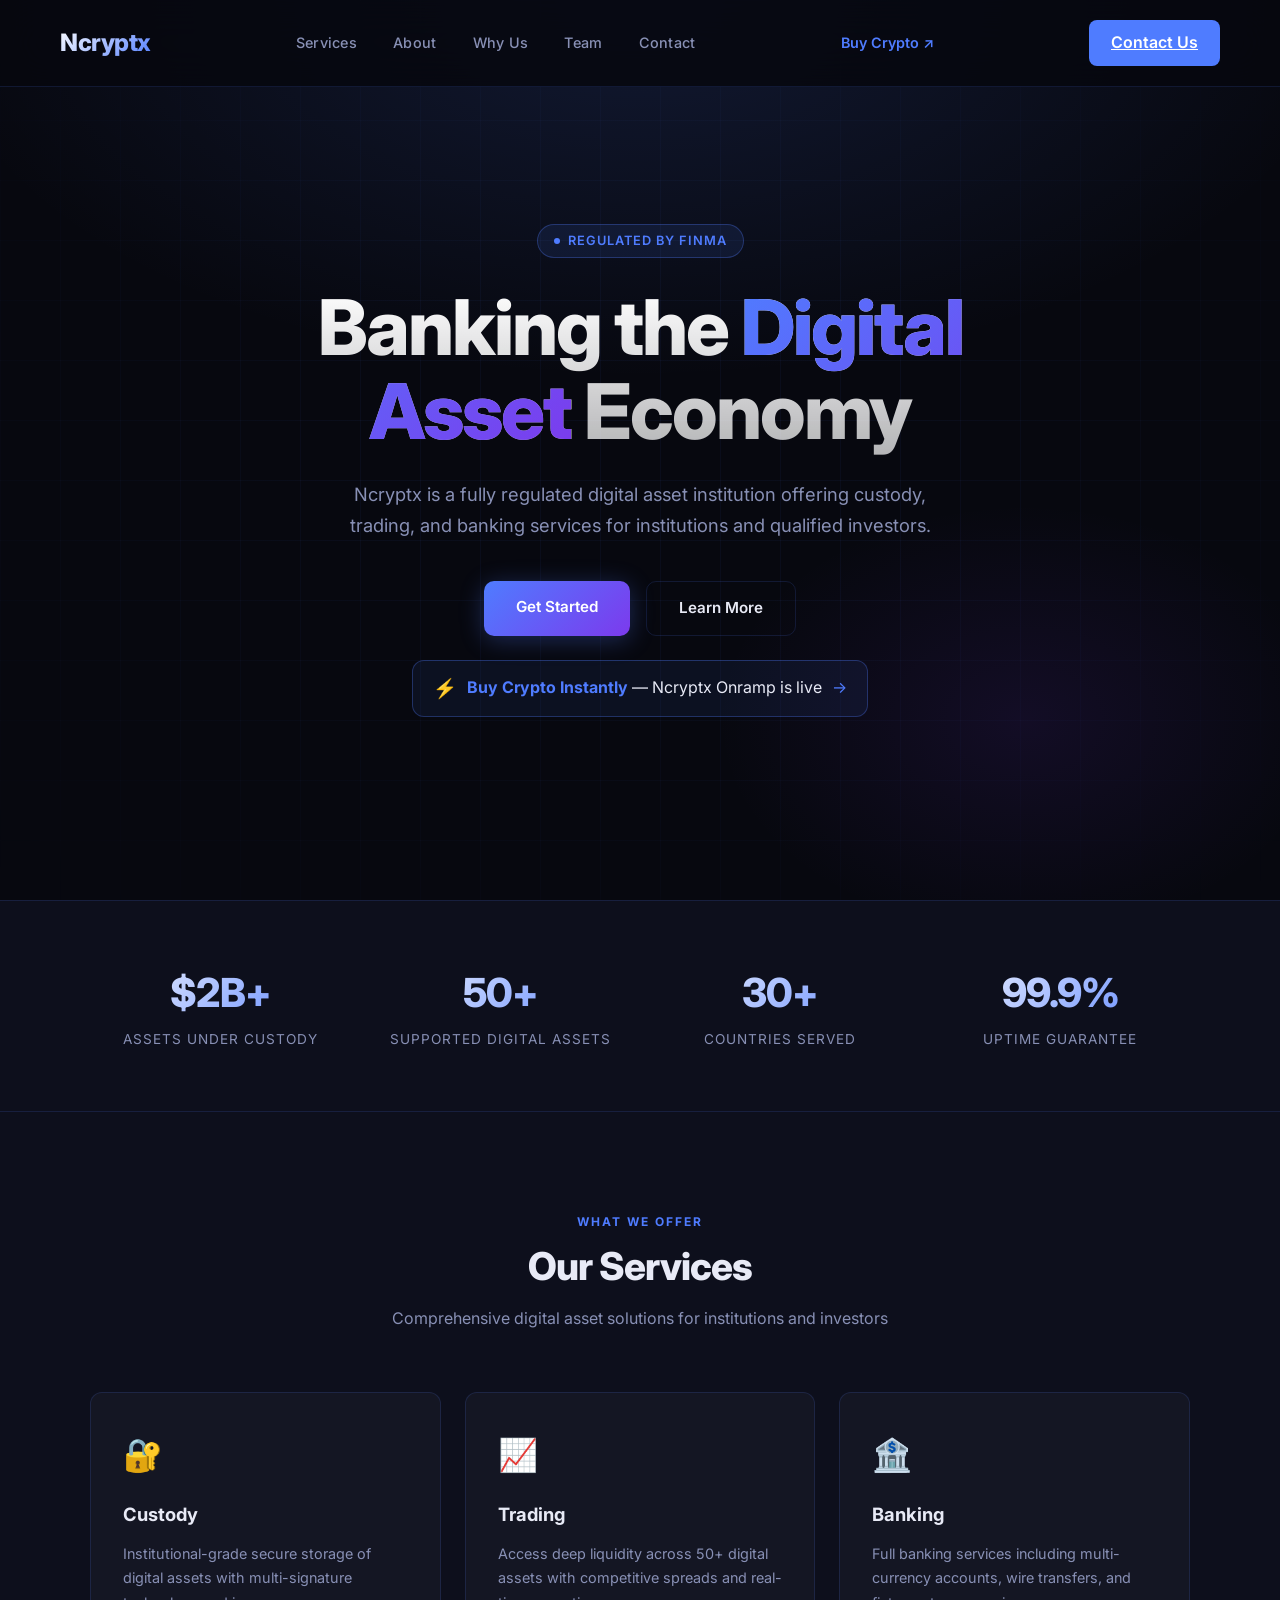
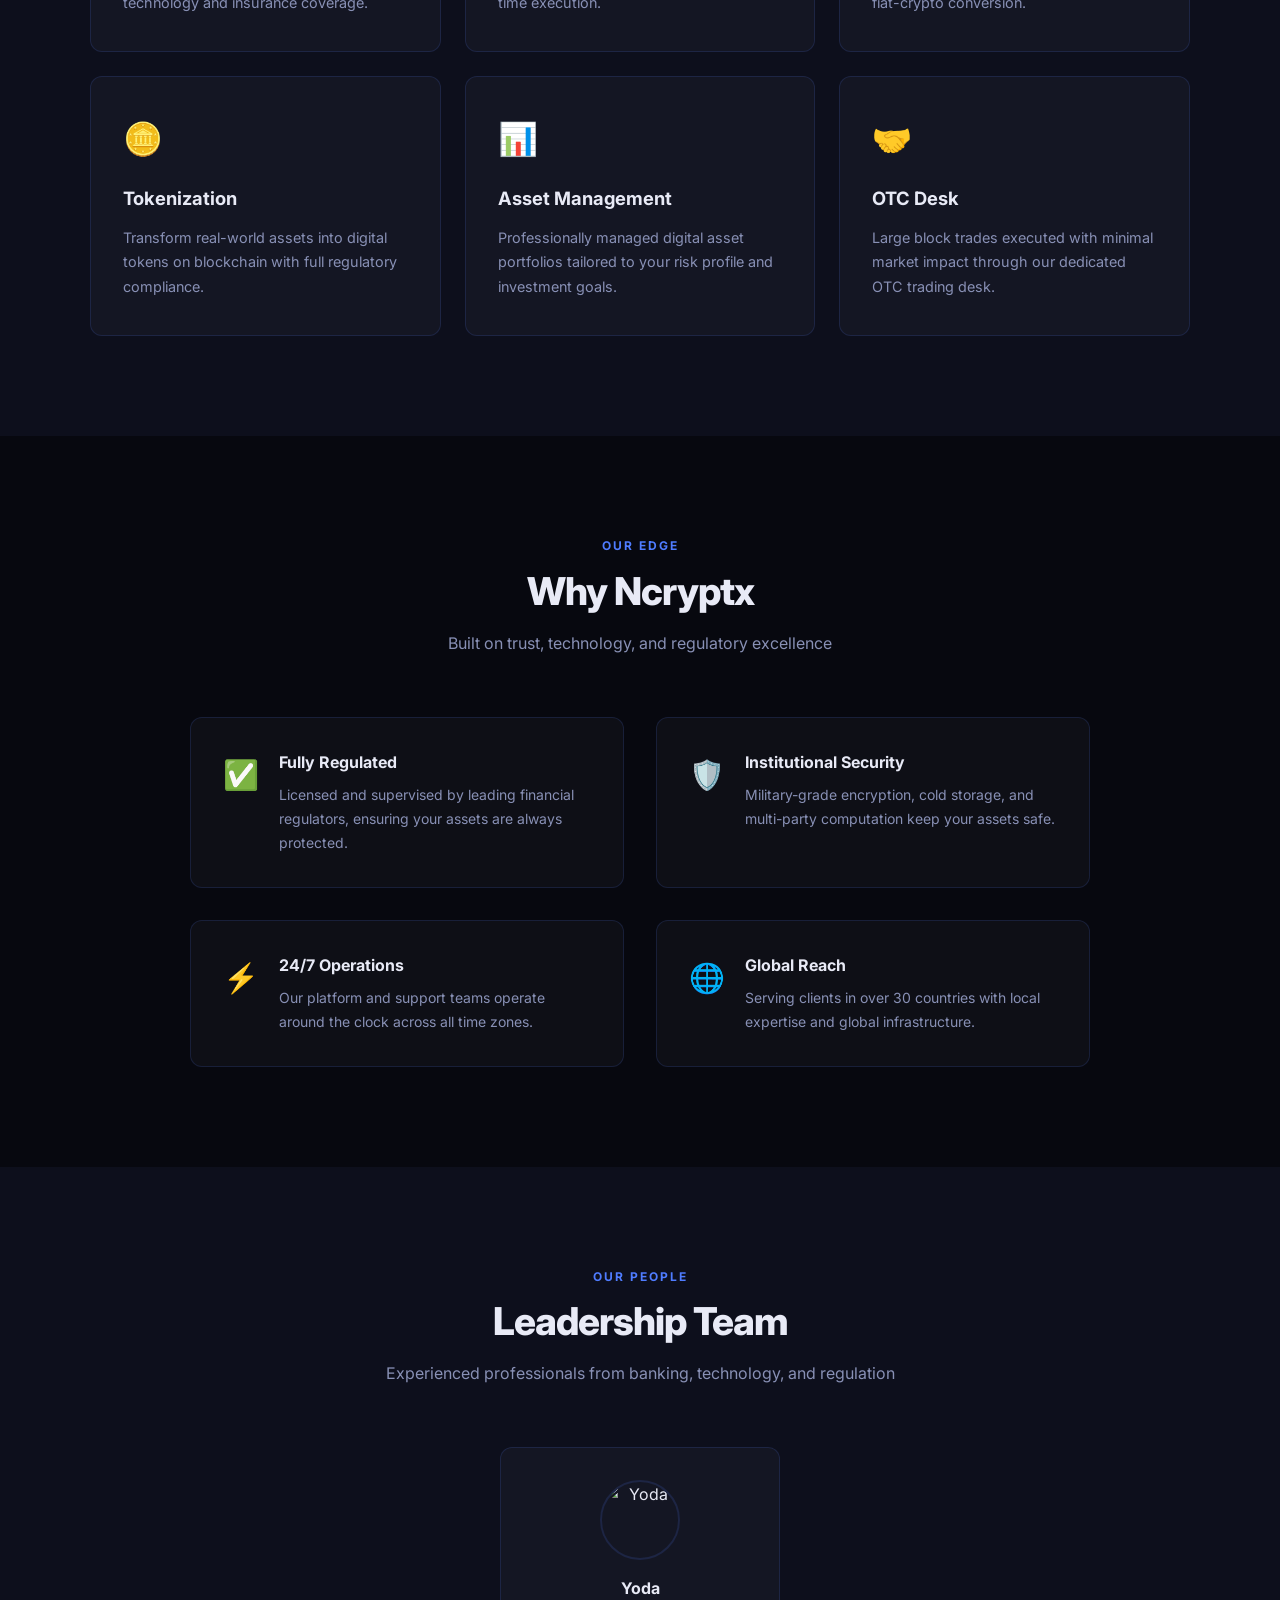
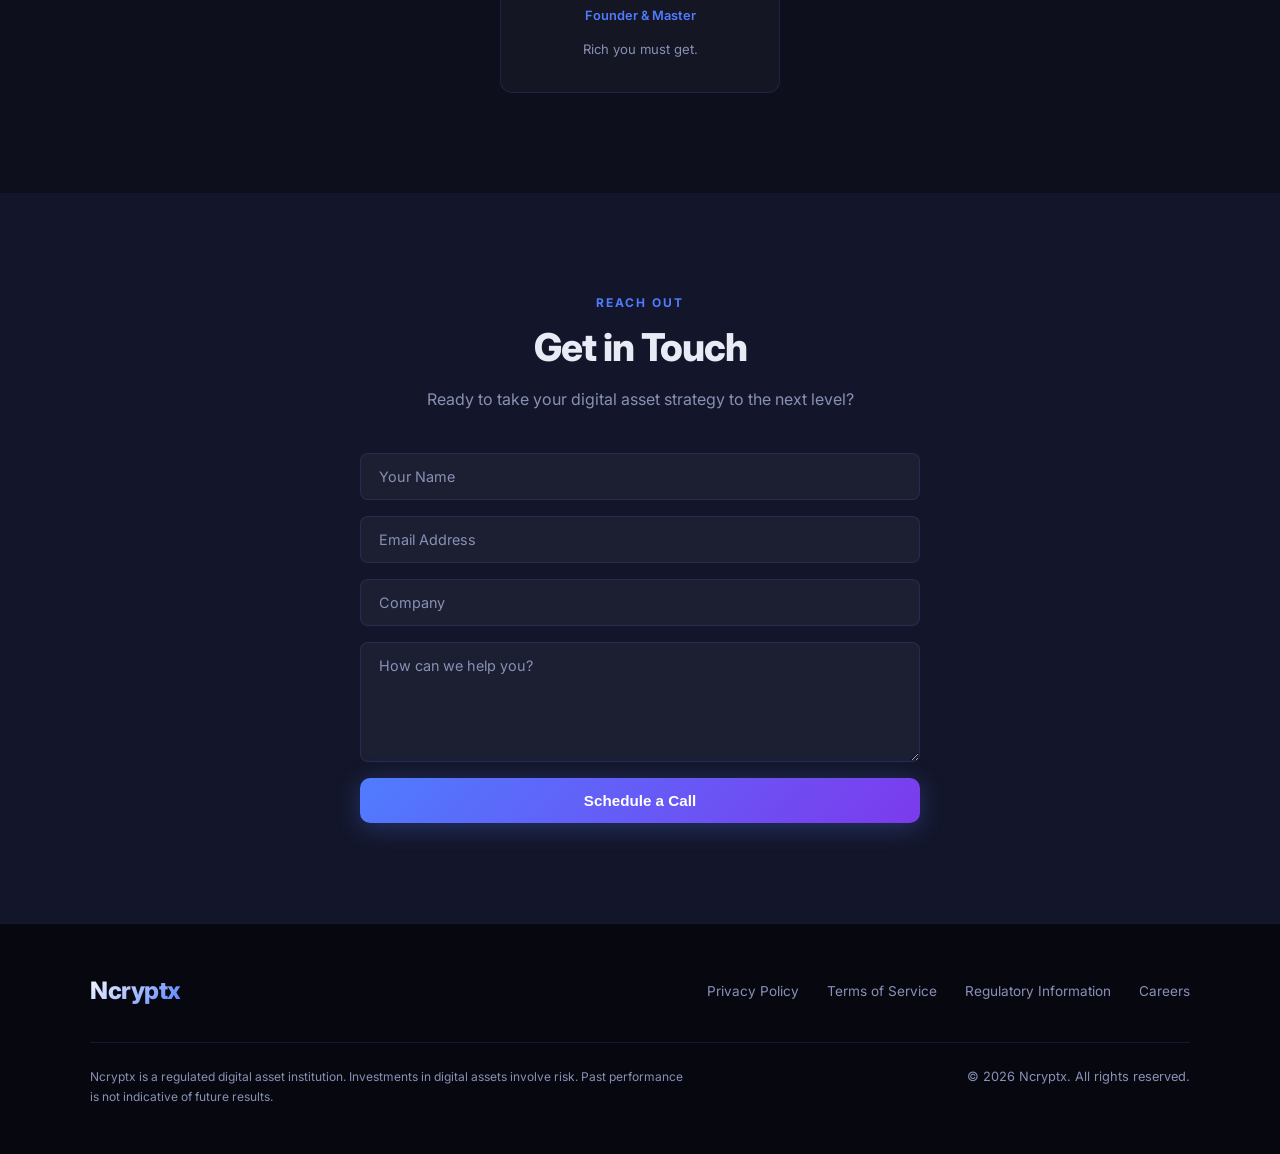
==== index.html @ ef2f7aa3 "Add Onramp link to landing page nav and hero" ====
<!DOCTYPE html>
<html lang="en">
<head>
  <meta charset="UTF-8" />
  <meta name="viewport" content="width=device-width, initial-scale=1.0" />
  <title id="page-title">Ncryptx</title>
  <meta name="description" id="page-desc" content="" />
  <link rel="stylesheet" href="style.css" />
  <link rel="preconnect" href="https://fonts.googleapis.com" />
  <link href="https://fonts.googleapis.com/css2?family=Inter:wght@400;500;600;700;800&display=swap" rel="stylesheet" />
</head>
<body>

  <!-- NAV -->
  <nav id="navbar">
    <a href="#" class="nav-logo" id="nav-logo"></a>
    <ul class="nav-links" id="nav-links"></ul>
    <a href="onramp/" style="margin-right:10px;color:var(--accent);font-weight:600;text-decoration:none;font-size:0.9rem;" id="nav-onramp">Buy Crypto ↗</a>
    <a href="#contact" class="nav-cta">Contact Us</a>
  </nav>

  <!-- HERO -->
  <section id="hero">
    <div class="hero-bg"></div>
    <div class="hero-grid"></div>
    <div class="hero-content">
      <div class="hero-badge" id="hero-badge"></div>
      <h1 class="hero-title" id="hero-title"></h1>
      <p class="hero-sub" id="hero-sub"></p>
      <div class="hero-buttons">
        <a href="#contact" class="btn-primary" id="hero-cta1"></a>
        <a href="#services" class="btn-secondary" id="hero-cta2"></a>
      </div>
      <a href="onramp/" style="display:inline-flex;align-items:center;gap:10px;margin-top:24px;background:rgba(79,124,255,0.08);border:1px solid rgba(79,124,255,0.3);border-radius:12px;padding:12px 20px;text-decoration:none;color:var(--text);transition:border-color 0.2s;">
        <span style="font-size:1.2rem;">⚡</span>
        <span><strong style="color:var(--accent)">Buy Crypto Instantly</strong> — Ncryptx Onramp is live</span>
        <span style="color:var(--accent)">→</span>
      </a>
    </div>
  </section>

  <!-- STATS -->
  <div id="stats">
    <div class="stats-grid" id="stats-grid"></div>
  </div>

  <!-- SERVICES -->
  <section id="services">
    <div class="section-header">
      <div class="section-label">What We Offer</div>
      <h2 class="section-title" id="services-title"></h2>
      <p class="section-sub" id="services-sub"></p>
    </div>
    <div class="services-grid" id="services-grid"></div>
  </section>

  <!-- WHY US -->
  <section id="why">
    <div class="section-header">
      <div class="section-label">Our Edge</div>
      <h2 class="section-title" id="why-title"></h2>
      <p class="section-sub" id="why-sub"></p>
    </div>
    <div class="why-grid" id="why-grid"></div>
  </section>

  <!-- TEAM -->
  <section id="team">
    <div class="section-header">
      <div class="section-label">Our People</div>
      <h2 class="section-title" id="team-title"></h2>
      <p class="section-sub" id="team-sub"></p>
    </div>
    <div class="team-grid" id="team-grid"></div>
  </section>

  <!-- CONTACT -->
  <section id="contact">
    <div class="contact-box">
      <div class="section-label">Reach Out</div>
      <h2 class="section-title" id="contact-title"></h2>
      <p class="section-sub" id="contact-sub"></p>
      <form class="contact-form" onsubmit="handleSubmit(event)">
        <input type="text" placeholder="Your Name" required />
        <input type="email" placeholder="Email Address" required />
        <input type="text" placeholder="Company" />
        <textarea placeholder="How can we help you?"></textarea>
        <button type="submit" id="contact-cta"></button>
      </form>
    </div>
  </section>

  <!-- FOOTER -->
  <footer>
    <div class="footer-inner">
      <div class="footer-top">
        <a href="#" class="nav-logo" id="footer-logo"></a>
        <ul class="footer-links" id="footer-links"></ul>
      </div>
      <div class="footer-bottom">
        <p class="footer-disclaimer" id="footer-disclaimer"></p>
        <p class="footer-copy" id="footer-copy"></p>
      </div>
    </div>
  </footer>

  <script src="config.js"></script>
  <script src="main.js"></script>
</body>
</html>
---- style.css ----
/* ============================================================
   NCRYPTX — MAIN STYLESHEET
   ============================================================ */

:root {
  --bg: #07080f;
  --bg2: #0d0f1c;
  --bg3: #13162a;
  --accent: #4f7cff;
  --accent2: #7c3aed;
  --gold: #c9a84c;
  --text: #e8eaf6;
  --text-muted: #8890b5;
  --border: rgba(79, 124, 255, 0.15);
  --card-bg: rgba(255,255,255,0.03);
  --radius: 12px;
  --font: 'Inter', -apple-system, BlinkMacSystemFont, sans-serif;
}

* { margin: 0; padding: 0; box-sizing: border-box; }

html { scroll-behavior: smooth; }

body {
  background: var(--bg);
  color: var(--text);
  font-family: var(--font);
  line-height: 1.6;
  overflow-x: hidden;
}

/* ---- SCROLLBAR ---- */
::-webkit-scrollbar { width: 6px; }
::-webkit-scrollbar-track { background: var(--bg); }
::-webkit-scrollbar-thumb { background: var(--accent); border-radius: 3px; }

/* ---- NAV ---- */
nav {
  position: fixed;
  top: 0; left: 0; right: 0;
  z-index: 1000;
  padding: 20px 60px;
  display: flex;
  align-items: center;
  justify-content: space-between;
  background: rgba(7,8,15,0.85);
  backdrop-filter: blur(20px);
  border-bottom: 1px solid var(--border);
  transition: padding 0.3s;
}

nav.scrolled { padding: 14px 60px; }

.nav-logo {
  font-size: 1.5rem;
  font-weight: 800;
  letter-spacing: -0.5px;
  background: linear-gradient(135deg, #fff 0%, var(--accent) 100%);
  -webkit-background-clip: text;
  -webkit-text-fill-color: transparent;
  text-decoration: none;
}

.nav-links { display: flex; gap: 36px; list-style: none; }

.nav-links a {
  color: var(--text-muted);
  text-decoration: none;
  font-size: 0.9rem;
  font-weight: 500;
  letter-spacing: 0.3px;
  transition: color 0.2s;
}

.nav-links a:hover { color: var(--text); }

.nav-cta {
  background: var(--accent);
  color: #fff !important;
  padding: 10px 22px;
  border-radius: 8px;
  font-weight: 600 !important;
  transition: opacity 0.2s !important;
}

.nav-cta:hover { opacity: 0.85; color: #fff !important; }

/* ---- HERO ---- */
#hero {
  min-height: 100vh;
  display: flex;
  align-items: center;
  justify-content: center;
  text-align: center;
  padding: 120px 20px 80px;
  position: relative;
  overflow: hidden;
}

.hero-bg {
  position: absolute;
  inset: 0;
  background:
    radial-gradient(ellipse 80% 60% at 50% 0%, rgba(79,124,255,0.15) 0%, transparent 70%),
    radial-gradient(ellipse 40% 40% at 80% 80%, rgba(124,58,237,0.1) 0%, transparent 60%);
}

.hero-grid {
  position: absolute;
  inset: 0;
  background-image:
    linear-gradient(rgba(79,124,255,0.05) 1px, transparent 1px),
    linear-gradient(90deg, rgba(79,124,255,0.05) 1px, transparent 1px);
  background-size: 60px 60px;
  mask-image: radial-gradient(ellipse 70% 70% at 50% 50%, black 30%, transparent 100%);
}

.hero-content { position: relative; max-width: 800px; }

.hero-badge {
  display: inline-flex;
  align-items: center;
  gap: 8px;
  background: rgba(79,124,255,0.1);
  border: 1px solid rgba(79,124,255,0.3);
  border-radius: 100px;
  padding: 6px 16px;
  font-size: 0.8rem;
  font-weight: 600;
  color: var(--accent);
  letter-spacing: 1px;
  text-transform: uppercase;
  margin-bottom: 28px;
}

.hero-badge::before {
  content: '';
  width: 6px; height: 6px;
  background: var(--accent);
  border-radius: 50%;
  animation: pulse 2s infinite;
}

@keyframes pulse {
  0%, 100% { opacity: 1; transform: scale(1); }
  50% { opacity: 0.5; transform: scale(1.3); }
}

.hero-title {
  font-size: clamp(2.5rem, 6vw, 5rem);
  font-weight: 800;
  line-height: 1.1;
  letter-spacing: -2px;
  margin-bottom: 24px;
  background: linear-gradient(180deg, #ffffff 0%, rgba(255,255,255,0.7) 100%);
  -webkit-background-clip: text;
  -webkit-text-fill-color: transparent;
}

.hero-title span {
  background: linear-gradient(135deg, var(--accent) 0%, var(--accent2) 100%);
  -webkit-background-clip: text;
  -webkit-text-fill-color: transparent;
}

.hero-sub {
  font-size: 1.15rem;
  color: var(--text-muted);
  max-width: 600px;
  margin: 0 auto 40px;
  line-height: 1.7;
}

.hero-buttons { display: flex; gap: 16px; justify-content: center; flex-wrap: wrap; }

.btn-primary {
  background: linear-gradient(135deg, var(--accent), var(--accent2));
  color: #fff;
  padding: 14px 32px;
  border-radius: 10px;
  font-weight: 600;
  font-size: 0.95rem;
  text-decoration: none;
  transition: transform 0.2s, box-shadow 0.2s;
  box-shadow: 0 4px 24px rgba(79,124,255,0.3);
}

.btn-primary:hover {
  transform: translateY(-2px);
  box-shadow: 0 8px 32px rgba(79,124,255,0.4);
}

.btn-secondary {
  background: transparent;
  color: var(--text);
  padding: 14px 32px;
  border-radius: 10px;
  font-weight: 600;
  font-size: 0.95rem;
  text-decoration: none;
  border: 1px solid var(--border);
  transition: border-color 0.2s, background 0.2s;
}

.btn-secondary:hover {
  border-color: var(--accent);
  background: rgba(79,124,255,0.05);
}

/* ---- STATS ---- */
#stats {
  padding: 60px;
  border-top: 1px solid var(--border);
  border-bottom: 1px solid var(--border);
  background: var(--bg2);
}

.stats-grid {
  display: grid;
  grid-template-columns: repeat(4, 1fr);
  gap: 20px;
  max-width: 1100px;
  margin: 0 auto;
  text-align: center;
}

.stat-value {
  font-size: 2.5rem;
  font-weight: 800;
  background: linear-gradient(135deg, #fff, var(--accent));
  -webkit-background-clip: text;
  -webkit-text-fill-color: transparent;
  letter-spacing: -1px;
}

.stat-label {
  font-size: 0.85rem;
  color: var(--text-muted);
  margin-top: 4px;
  text-transform: uppercase;
  letter-spacing: 1px;
}

/* ---- SECTIONS ---- */
section { padding: 100px 60px; }

.section-header {
  text-align: center;
  max-width: 600px;
  margin: 0 auto 60px;
}

.section-label {
  font-size: 0.75rem;
  font-weight: 700;
  letter-spacing: 2px;
  text-transform: uppercase;
  color: var(--accent);
  margin-bottom: 12px;
}

.section-title {
  font-size: clamp(1.8rem, 3vw, 2.8rem);
  font-weight: 800;
  letter-spacing: -1px;
  margin-bottom: 16px;
  line-height: 1.2;
}

.section-sub {
  color: var(--text-muted);
  font-size: 1rem;
  line-height: 1.7;
}

/* ---- SERVICES ---- */
#services { background: var(--bg2); }

.services-grid {
  display: grid;
  grid-template-columns: repeat(3, 1fr);
  gap: 24px;
  max-width: 1100px;
  margin: 0 auto;
}

.service-card {
  background: var(--card-bg);
  border: 1px solid var(--border);
  border-radius: var(--radius);
  padding: 36px 32px;
  transition: border-color 0.3s, transform 0.3s, box-shadow 0.3s;
}

.service-card:hover {
  border-color: rgba(79,124,255,0.4);
  transform: translateY(-4px);
  box-shadow: 0 20px 40px rgba(0,0,0,0.3);
}

.service-icon {
  font-size: 2rem;
  margin-bottom: 20px;
  display: block;
}

.service-title {
  font-size: 1.15rem;
  font-weight: 700;
  margin-bottom: 12px;
}

.service-desc { color: var(--text-muted); font-size: 0.9rem; line-height: 1.7; }

/* ---- WHY ---- */
#why { background: var(--bg); }

.why-grid {
  display: grid;
  grid-template-columns: repeat(2, 1fr);
  gap: 32px;
  max-width: 900px;
  margin: 0 auto;
}

.why-item {
  display: flex;
  gap: 20px;
  padding: 32px;
  background: var(--card-bg);
  border: 1px solid var(--border);
  border-radius: var(--radius);
  transition: border-color 0.3s;
}

.why-item:hover { border-color: rgba(79,124,255,0.4); }

.why-icon {
  font-size: 1.8rem;
  flex-shrink: 0;
  margin-top: 2px;
}

.why-title { font-size: 1rem; font-weight: 700; margin-bottom: 8px; }
.why-desc { color: var(--text-muted); font-size: 0.875rem; line-height: 1.7; }

/* ---- TEAM ---- */
#team { background: var(--bg2); }

.team-grid {
  display: flex;
  justify-content: center;
  gap: 24px;
  max-width: 1100px;
  margin: 0 auto;
}

.team-card {
  max-width: 280px;
  width: 100%;
}

.team-card {
  background: var(--card-bg);
  border: 1px solid var(--border);
  border-radius: var(--radius);
  padding: 32px 24px;
  text-align: center;
  transition: border-color 0.3s, transform 0.3s;
}

.team-card:hover {
  border-color: rgba(79,124,255,0.4);
  transform: translateY(-4px);
}

.team-avatar {
  width: 80px; height: 80px;
  border-radius: 50%;
  object-fit: cover;
  margin: 0 auto 16px;
  border: 2px solid var(--border);
  display: block;
}

.team-name { font-size: 1rem; font-weight: 700; margin-bottom: 4px; }
.team-role { font-size: 0.8rem; color: var(--accent); font-weight: 600; margin-bottom: 12px; }
.team-bio { font-size: 0.82rem; color: var(--text-muted); line-height: 1.6; }

/* ---- CONTACT ---- */
#contact {
  background: var(--bg3);
  text-align: center;
}

.contact-box {
  max-width: 560px;
  margin: 0 auto;
}

.contact-form {
  display: flex;
  flex-direction: column;
  gap: 16px;
  margin-top: 40px;
  text-align: left;
}

.contact-form input,
.contact-form textarea {
  background: rgba(255,255,255,0.04);
  border: 1px solid var(--border);
  border-radius: 8px;
  padding: 14px 18px;
  color: var(--text);
  font-family: var(--font);
  font-size: 0.9rem;
  transition: border-color 0.2s;
  outline: none;
}

.contact-form input:focus,
.contact-form textarea:focus {
  border-color: var(--accent);
}

.contact-form input::placeholder,
.contact-form textarea::placeholder { color: var(--text-muted); }

.contact-form textarea { resize: vertical; min-height: 120px; }

.contact-form button {
  background: linear-gradient(135deg, var(--accent), var(--accent2));
  color: #fff;
  border: none;
  padding: 14px 32px;
  border-radius: 10px;
  font-weight: 600;
  font-size: 0.95rem;
  cursor: pointer;
  transition: transform 0.2s, box-shadow 0.2s;
  box-shadow: 0 4px 24px rgba(79,124,255,0.3);
}

.contact-form button:hover {
  transform: translateY(-2px);
  box-shadow: 0 8px 32px rgba(79,124,255,0.4);
}

/* ---- FOOTER ---- */
footer {
  background: var(--bg);
  border-top: 1px solid var(--border);
  padding: 48px 60px;
}

.footer-inner {
  max-width: 1100px;
  margin: 0 auto;
}

.footer-top {
  display: flex;
  justify-content: space-between;
  align-items: center;
  margin-bottom: 32px;
  flex-wrap: wrap;
  gap: 20px;
}

.footer-links {
  display: flex;
  gap: 28px;
  flex-wrap: wrap;
  list-style: none;
}

.footer-links a {
  color: var(--text-muted);
  text-decoration: none;
  font-size: 0.85rem;
  transition: color 0.2s;
}

.footer-links a:hover { color: var(--text); }

.footer-bottom {
  border-top: 1px solid var(--border);
  padding-top: 24px;
  display: flex;
  justify-content: space-between;
  align-items: flex-start;
  gap: 20px;
  flex-wrap: wrap;
}

.footer-disclaimer {
  font-size: 0.75rem;
  color: var(--text-muted);
  max-width: 600px;
  line-height: 1.6;
}

.footer-copy {
  font-size: 0.8rem;
  color: var(--text-muted);
  white-space: nowrap;
}

/* ---- RESPONSIVE ---- */
@media (max-width: 900px) {
  nav { padding: 16px 24px; }
  nav.scrolled { padding: 12px 24px; }
  .nav-links { display: none; }
  section { padding: 70px 24px; }
  #stats { padding: 48px 24px; }
  .stats-grid { grid-template-columns: repeat(2, 1fr); }
  .services-grid { grid-template-columns: 1fr; }
  .why-grid { grid-template-columns: 1fr; }
  .team-grid { grid-template-columns: repeat(2, 1fr); }
  footer { padding: 40px 24px; }
  .footer-top { flex-direction: column; align-items: flex-start; }
}

@media (max-width: 480px) {
  .stats-grid { grid-template-columns: 1fr 1fr; }
  .team-grid { grid-template-columns: 1fr; }
  .hero-buttons { flex-direction: column; align-items: center; }
}
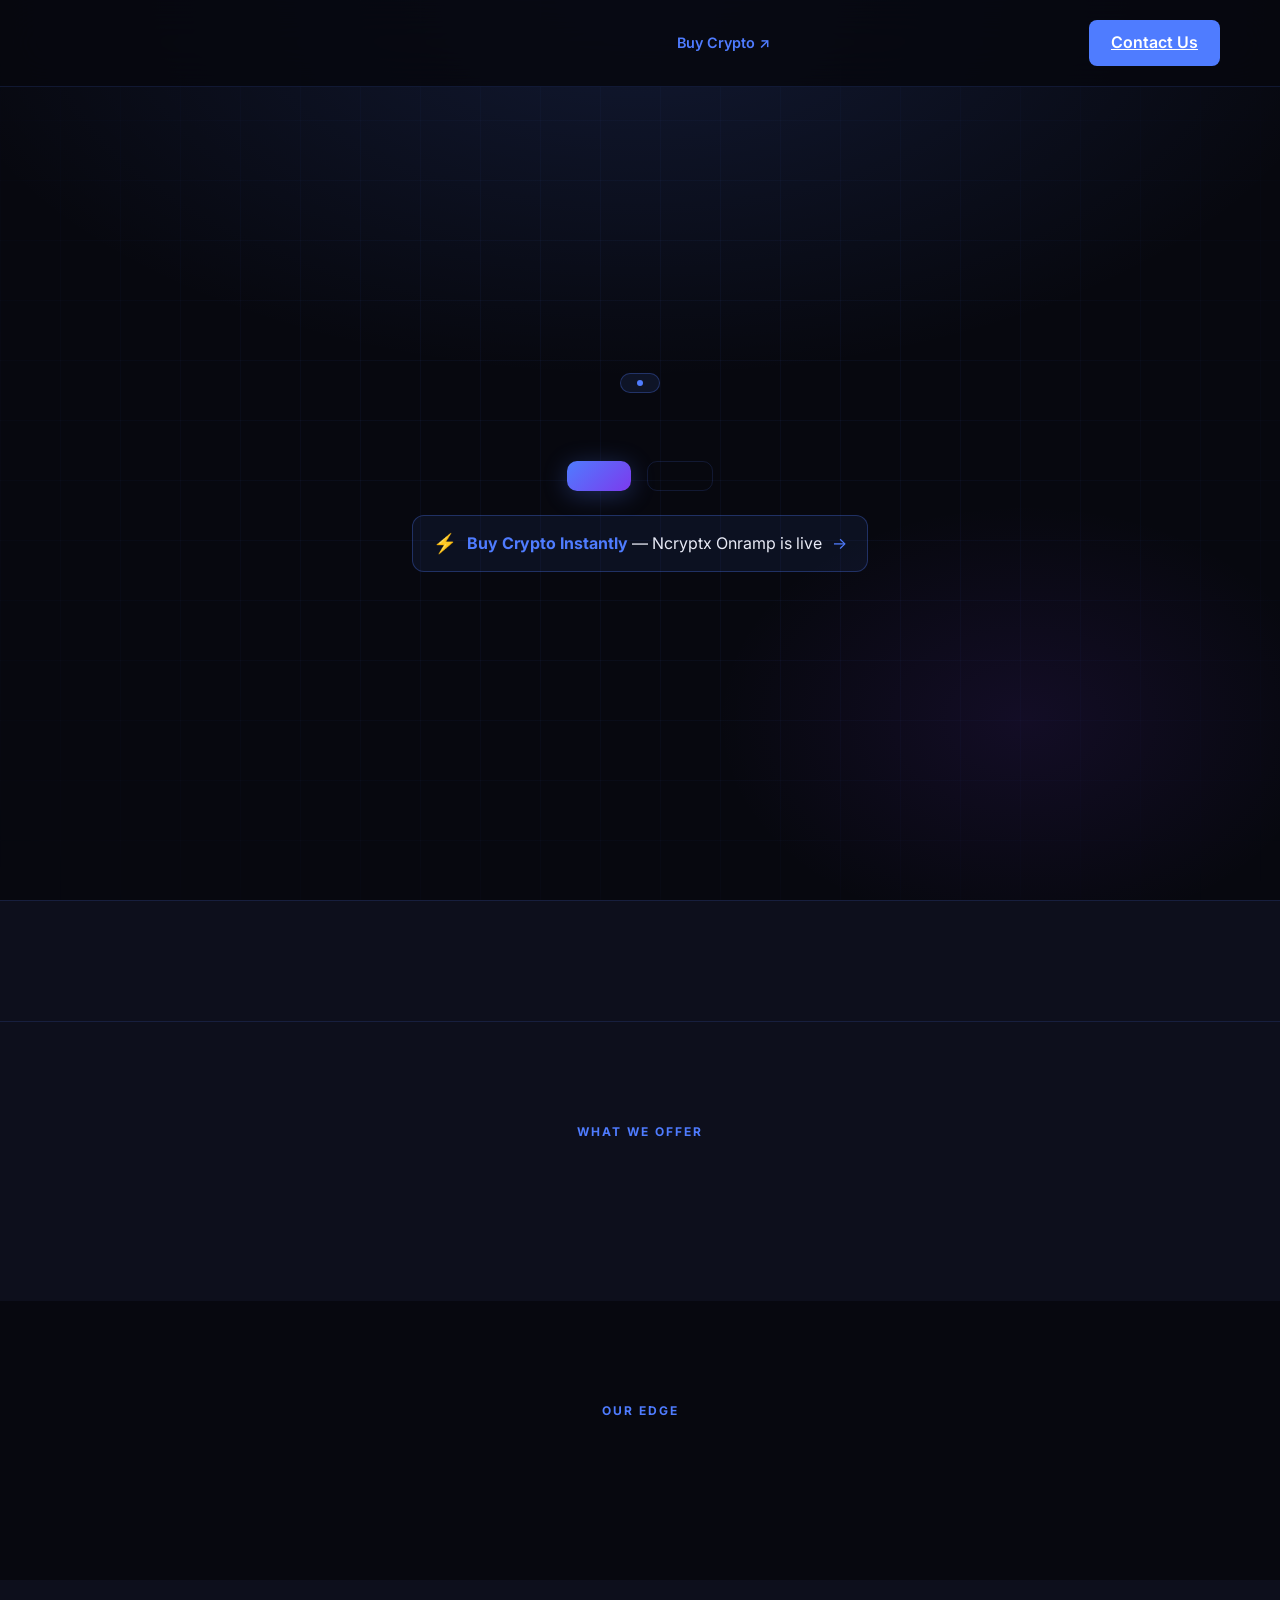
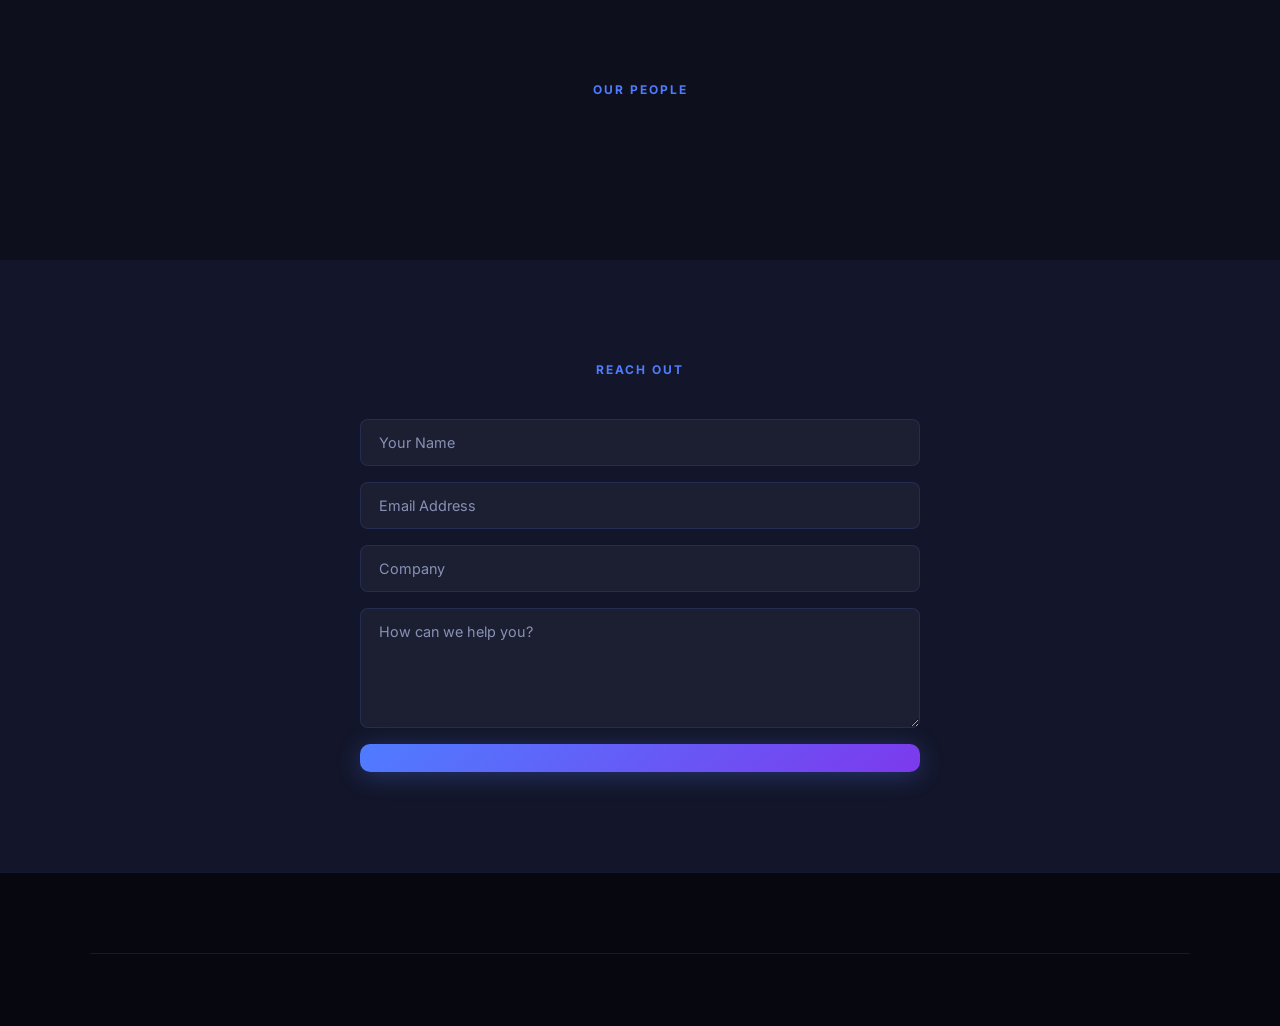
==== commit e3776f28: "SEO: meta tags, OG, Twitter cards, JSON-LD, sitemap, robots.txt" ====
--- a/index.html
+++ b/index.html
@@ -3,7 +3,76 @@
 <head>
   <meta charset="UTF-8" />
   <meta name="viewport" content="width=device-width, initial-scale=1.0" />
-  <title id="page-title">Ncryptx</title>
+
+  <!-- Primary SEO -->
+  <title>Ncryptx — Regulated Digital Asset Bank | Crypto Custody, Trading & Banking</title>
+  <meta name="description" content="Ncryptx is a regulated digital asset institution offering institutional-grade crypto custody, trading, banking, and tokenization services for institutions and qualified investors worldwide." />
+  <meta name="keywords" content="digital asset bank, crypto custody, cryptocurrency trading, tokenization, digital assets, regulated crypto bank, institutional crypto, crypto banking, buy crypto, digital asset management" />
+  <meta name="author" content="Ncryptx" />
+  <meta name="robots" content="index, follow" />
+  <link rel="canonical" href="https://ncryptx.com/" />
+
+  <!-- Open Graph (Facebook, LinkedIn) -->
+  <meta property="og:type" content="website" />
+  <meta property="og:url" content="https://ncryptx.com/" />
+  <meta property="og:title" content="Ncryptx — Regulated Digital Asset Bank" />
+  <meta property="og:description" content="Institutional-grade crypto custody, trading, and banking services. Regulated, secure, and built for the digital asset economy." />
+  <meta property="og:image" content="https://ncryptx.com/assets/og-image.png" />
+  <meta property="og:site_name" content="Ncryptx" />
+
+  <!-- Twitter Card -->
+  <meta name="twitter:card" content="summary_large_image" />
+  <meta name="twitter:site" content="@ncryptx" />
+  <meta name="twitter:title" content="Ncryptx — Regulated Digital Asset Bank" />
+  <meta name="twitter:description" content="Institutional-grade crypto custody, trading, and banking services. Regulated, secure, and built for the digital asset economy." />
+  <meta name="twitter:image" content="https://ncryptx.com/assets/og-image.png" />
+
+  <!-- Structured Data (JSON-LD) -->
+  <script type="application/ld+json">
+  {
+    "@context": "https://schema.org",
+    "@type": "FinancialService",
+    "name": "Ncryptx",
+    "description": "A regulated digital asset institution offering custody, trading, banking, and tokenization services for institutions and qualified investors.",
+    "url": "https://ncryptx.com",
+    "logo": "https://ncryptx.com/assets/logo.png",
+    "foundingDate": "2024",
+    "address": {
+      "@type": "PostalAddress",
+      "addressLocality": "Zurich",
+      "addressCountry": "CH"
+    },
+    "contactPoint": {
+      "@type": "ContactPoint",
+      "contactType": "customer service",
+      "email": "contact@ncryptx.com"
+    },
+    "sameAs": [
+      "https://twitter.com/ncryptx",
+      "https://linkedin.com/company/ncryptx"
+    ],
+    "hasOfferCatalog": {
+      "@type": "OfferCatalog",
+      "name": "Digital Asset Services",
+      "itemListElement": [
+        { "@type": "Offer", "itemOffered": { "@type": "Service", "name": "Crypto Custody" } },
+        { "@type": "Offer", "itemOffered": { "@type": "Service", "name": "Cryptocurrency Trading" } },
+        { "@type": "Offer", "itemOffered": { "@type": "Service", "name": "Digital Asset Banking" } },
+        { "@type": "Offer", "itemOffered": { "@type": "Service", "name": "Asset Tokenization" } }
+      ]
+    }
+  }
+  </script>
+
+  <!-- Google Analytics -->
+  <script async src="https://www.googletagmanager.com/gtag/js?id=G-MLZQ0FT4LB"></script>
+  <script>
+    window.dataLayer = window.dataLayer || [];
+    function gtag(){dataLayer.push(arguments);}
+    gtag('js', new Date());
+    gtag('config', 'G-MLZQ0FT4LB');
+  </script>
+
   <meta name="description" id="page-desc" content="" />
   <link rel="stylesheet" href="style.css" />
   <link rel="preconnect" href="https://fonts.googleapis.com" />
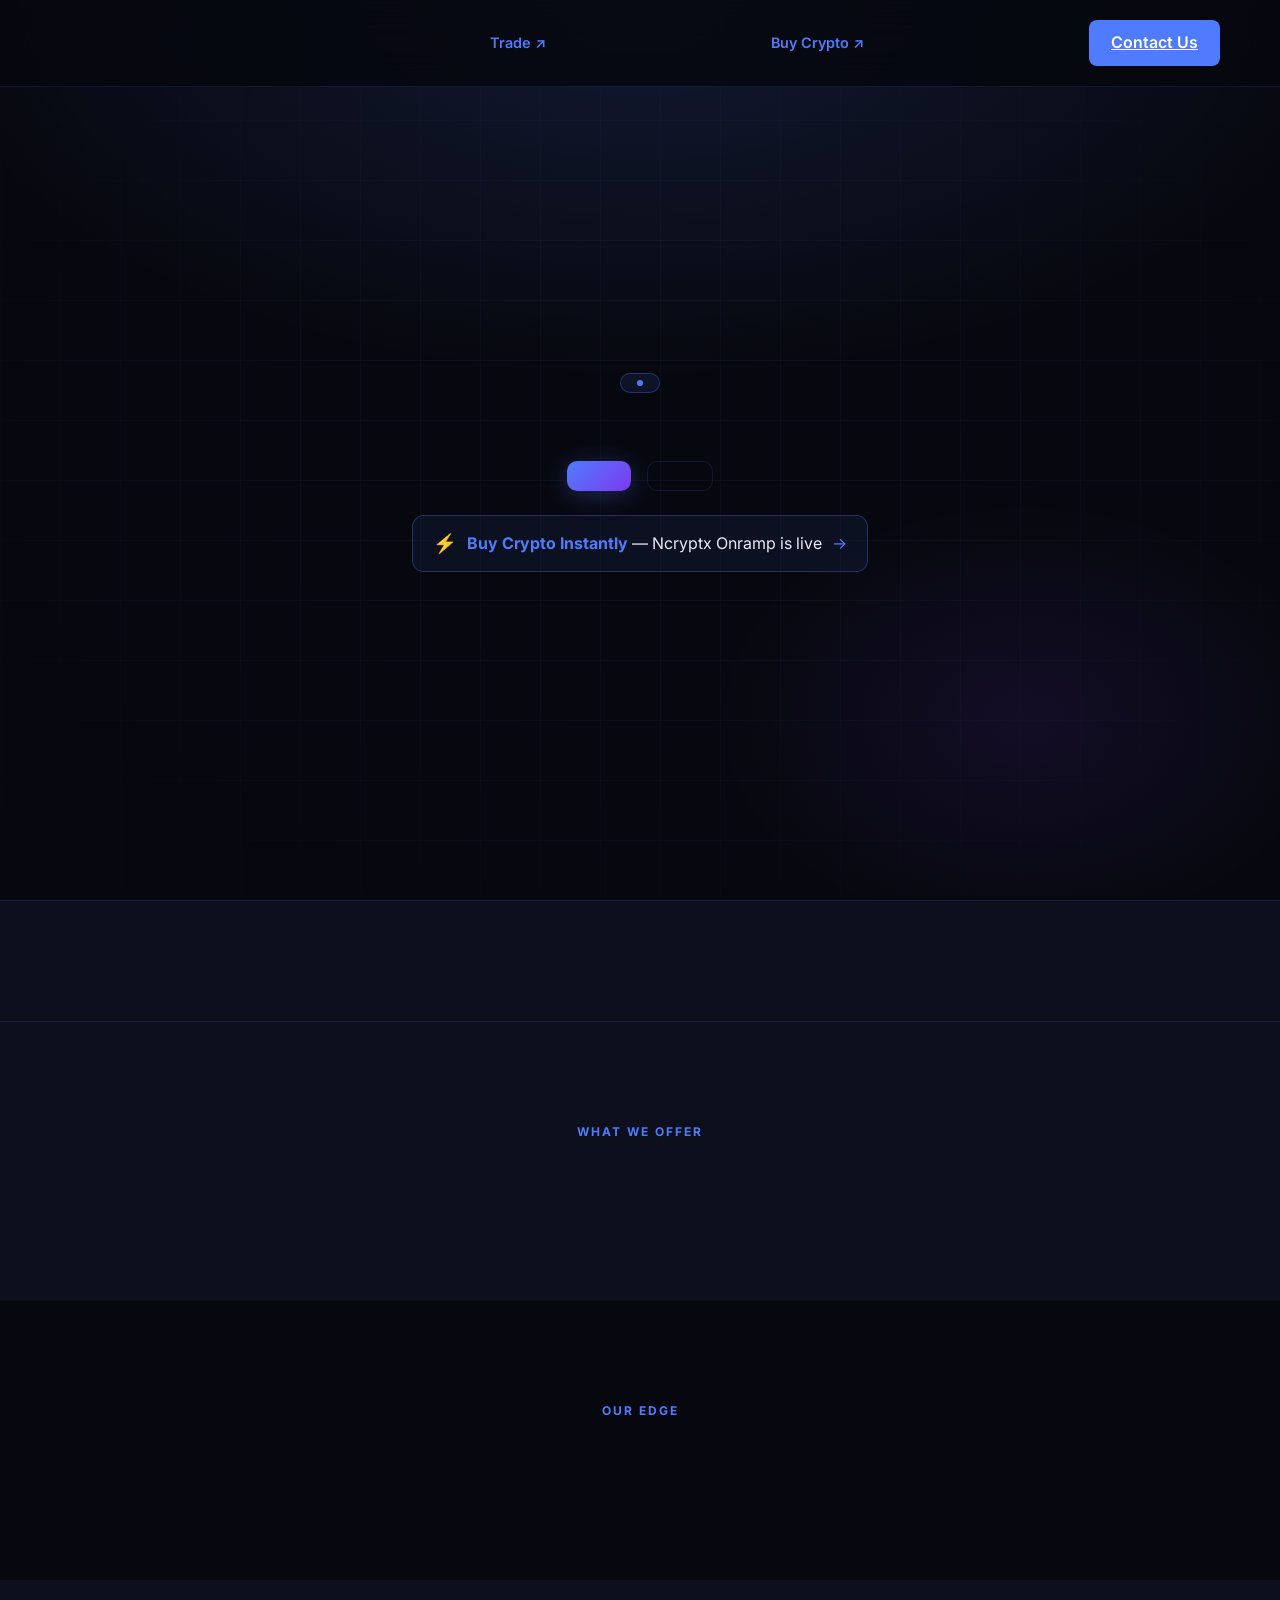
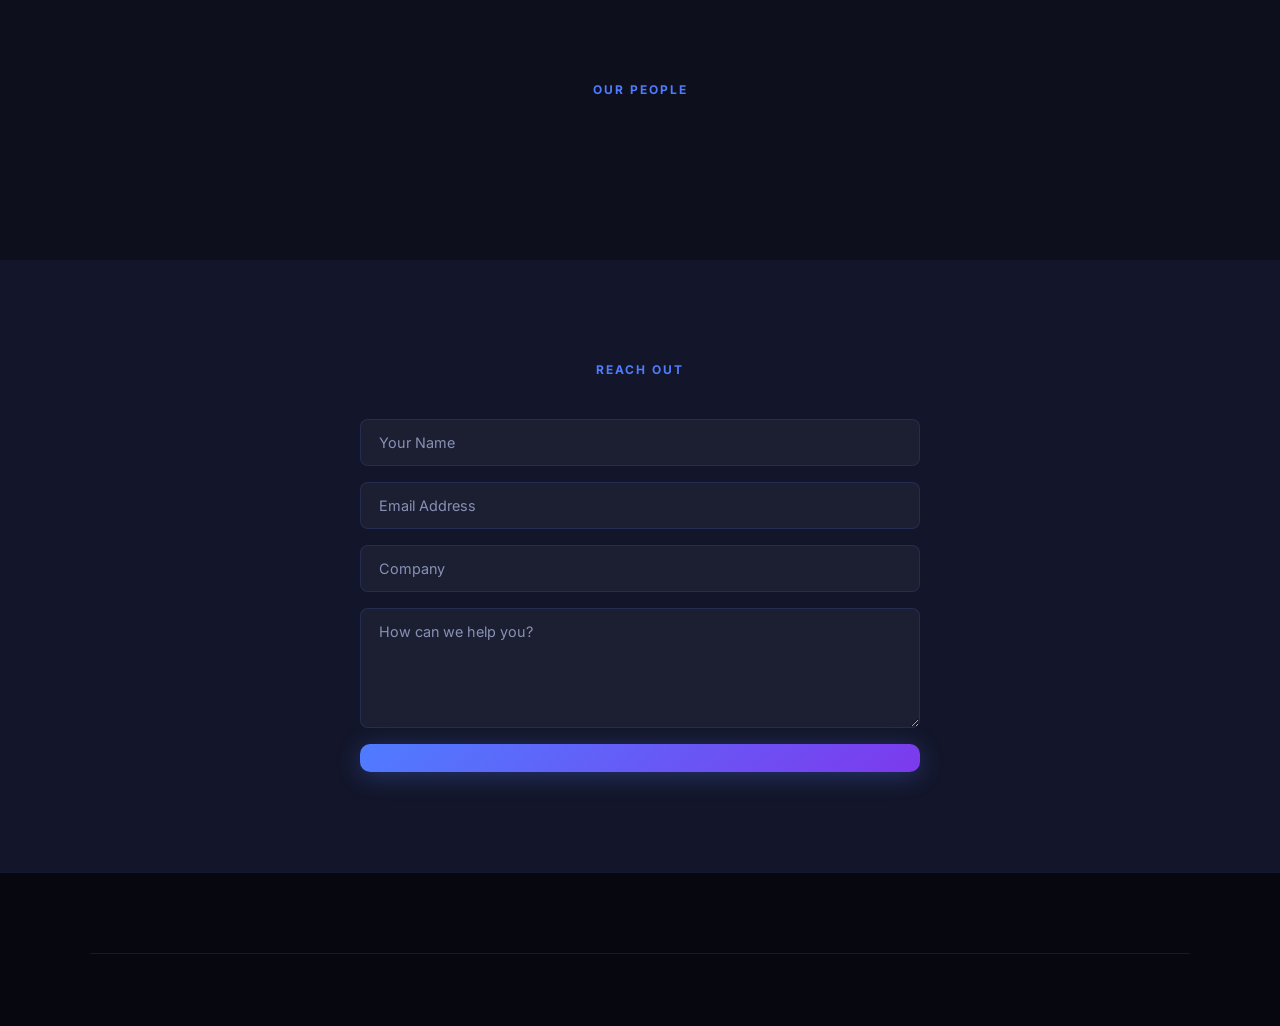
==== commit 3b34ea77: "Add Binance-style trading UI at /trade" ====
--- a/index.html
+++ b/index.html
@@ -84,6 +84,7 @@
   <nav id="navbar">
     <a href="#" class="nav-logo" id="nav-logo"></a>
     <ul class="nav-links" id="nav-links"></ul>
+    <a href="trade/" style="margin-right:10px;color:var(--accent);font-weight:600;text-decoration:none;font-size:0.9rem;">Trade ↗</a>
     <a href="onramp/" style="margin-right:10px;color:var(--accent);font-weight:600;text-decoration:none;font-size:0.9rem;" id="nav-onramp">Buy Crypto ↗</a>
     <a href="#contact" class="nav-cta">Contact Us</a>
   </nav>
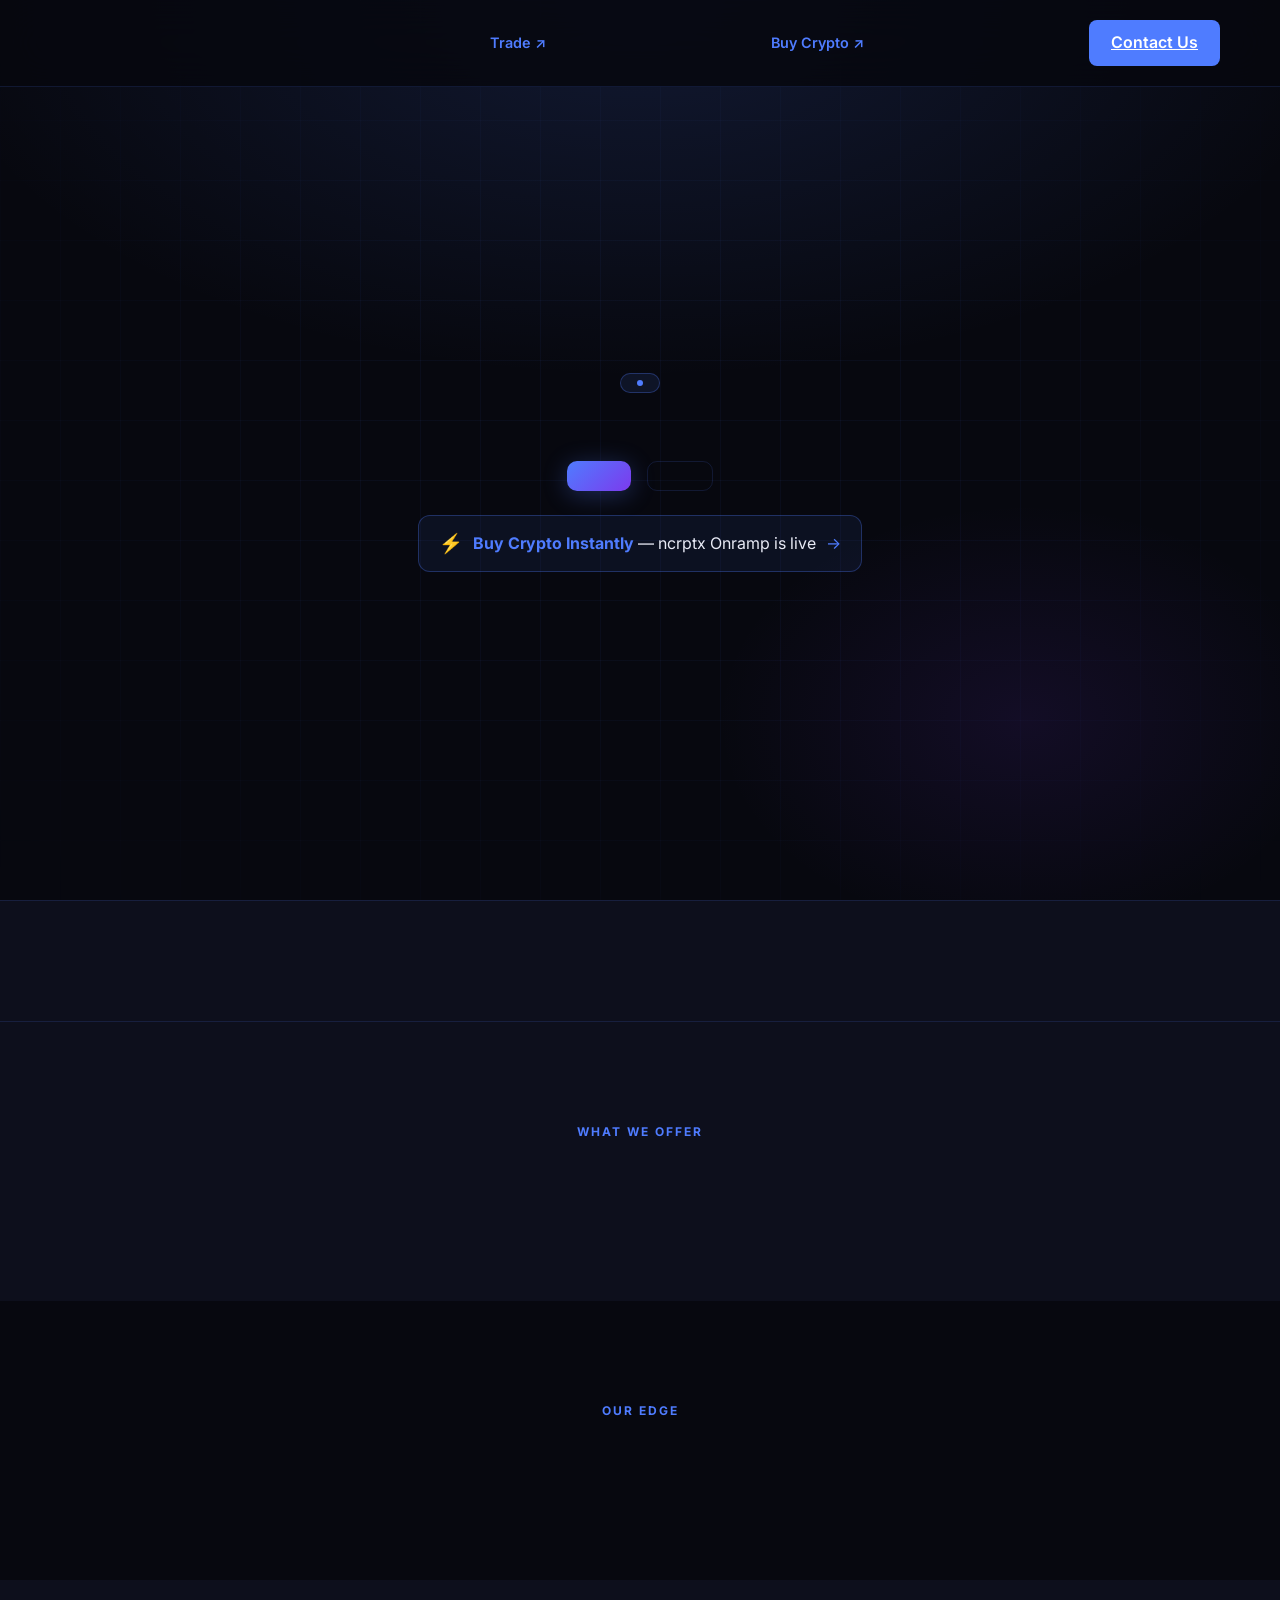
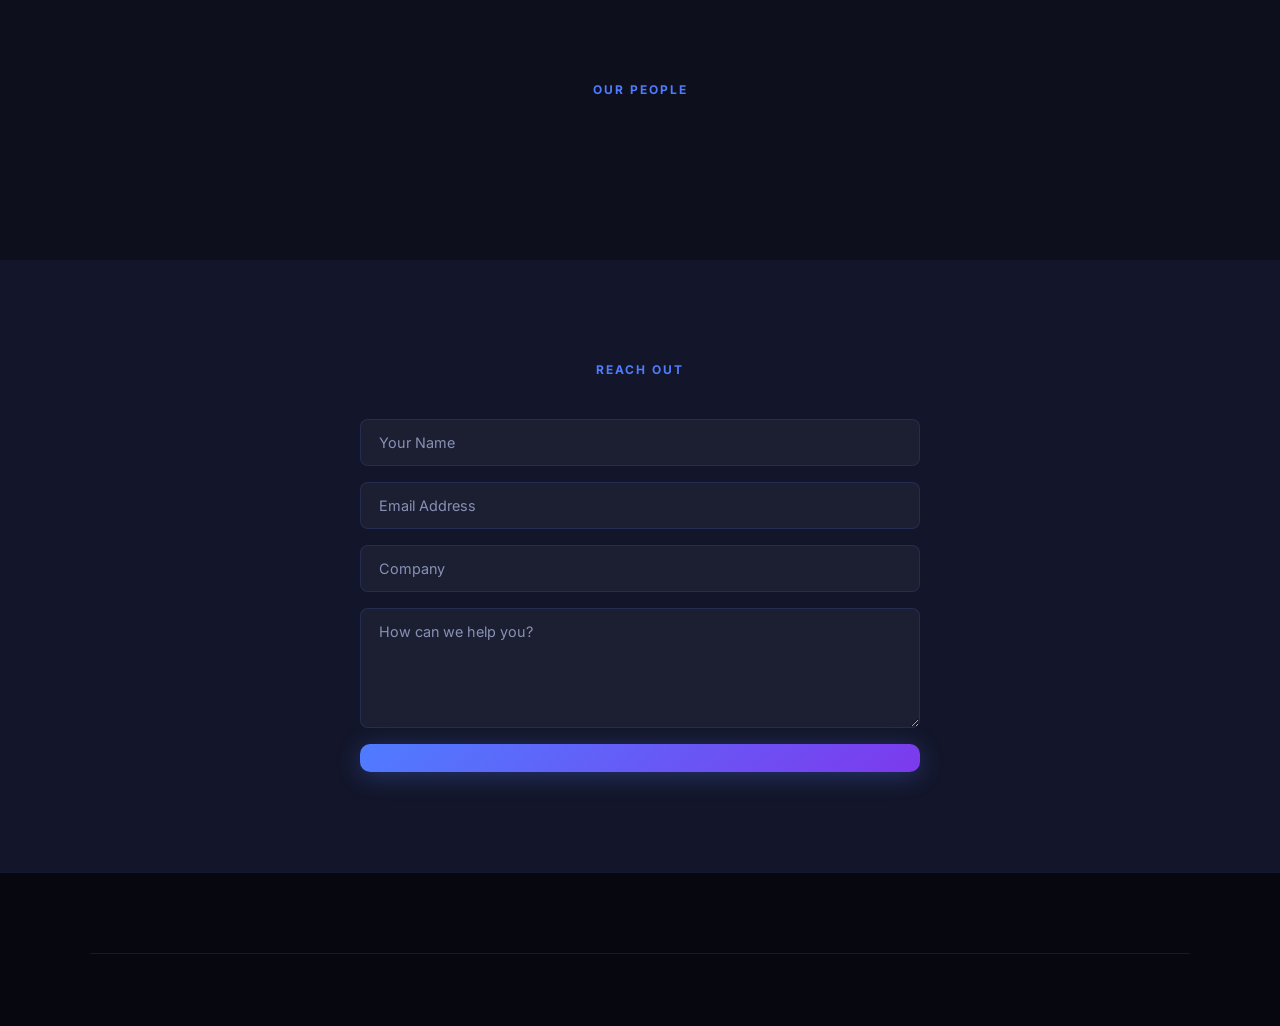
==== commit 398d15bf: "Rename ncryptx to ncrptx across all files and update CNAME" ====
--- a/index.html
+++ b/index.html
@@ -5,37 +5,37 @@
   <meta name="viewport" content="width=device-width, initial-scale=1.0" />
 
   <!-- Primary SEO -->
-  <title>Ncryptx — Regulated Digital Asset Bank | Crypto Custody, Trading & Banking</title>
-  <meta name="description" content="Ncryptx is a regulated digital asset institution offering institutional-grade crypto custody, trading, banking, and tokenization services for institutions and qualified investors worldwide." />
+  <title>ncrptx — Regulated Digital Asset Bank | Crypto Custody, Trading & Banking</title>
+  <meta name="description" content="ncrptx is a regulated digital asset institution offering institutional-grade crypto custody, trading, banking, and tokenization services for institutions and qualified investors worldwide." />
   <meta name="keywords" content="digital asset bank, crypto custody, cryptocurrency trading, tokenization, digital assets, regulated crypto bank, institutional crypto, crypto banking, buy crypto, digital asset management" />
-  <meta name="author" content="Ncryptx" />
+  <meta name="author" content="ncrptx" />
   <meta name="robots" content="index, follow" />
-  <link rel="canonical" href="https://ncryptx.com/" />
+  <link rel="canonical" href="https://ncrptx.com/" />
 
   <!-- Open Graph (Facebook, LinkedIn) -->
   <meta property="og:type" content="website" />
-  <meta property="og:url" content="https://ncryptx.com/" />
-  <meta property="og:title" content="Ncryptx — Regulated Digital Asset Bank" />
+  <meta property="og:url" content="https://ncrptx.com/" />
+  <meta property="og:title" content="ncrptx — Regulated Digital Asset Bank" />
   <meta property="og:description" content="Institutional-grade crypto custody, trading, and banking services. Regulated, secure, and built for the digital asset economy." />
-  <meta property="og:image" content="https://ncryptx.com/assets/og-image.png" />
-  <meta property="og:site_name" content="Ncryptx" />
+  <meta property="og:image" content="https://ncrptx.com/assets/og-image.png" />
+  <meta property="og:site_name" content="ncrptx" />
 
   <!-- Twitter Card -->
   <meta name="twitter:card" content="summary_large_image" />
-  <meta name="twitter:site" content="@ncryptx" />
-  <meta name="twitter:title" content="Ncryptx — Regulated Digital Asset Bank" />
+  <meta name="twitter:site" content="@ncrptx" />
+  <meta name="twitter:title" content="ncrptx — Regulated Digital Asset Bank" />
   <meta name="twitter:description" content="Institutional-grade crypto custody, trading, and banking services. Regulated, secure, and built for the digital asset economy." />
-  <meta name="twitter:image" content="https://ncryptx.com/assets/og-image.png" />
+  <meta name="twitter:image" content="https://ncrptx.com/assets/og-image.png" />
 
   <!-- Structured Data (JSON-LD) -->
   <script type="application/ld+json">
   {
     "@context": "https://schema.org",
     "@type": "FinancialService",
-    "name": "Ncryptx",
+    "name": "ncrptx",
     "description": "A regulated digital asset institution offering custody, trading, banking, and tokenization services for institutions and qualified investors.",
-    "url": "https://ncryptx.com",
-    "logo": "https://ncryptx.com/assets/logo.png",
+    "url": "https://ncrptx.com",
+    "logo": "https://ncrptx.com/assets/logo.png",
     "foundingDate": "2024",
     "address": {
       "@type": "PostalAddress",
@@ -45,11 +45,11 @@
     "contactPoint": {
       "@type": "ContactPoint",
       "contactType": "customer service",
-      "email": "contact@ncryptx.com"
+      "email": "contact@ncrptx.com"
     },
     "sameAs": [
-      "https://twitter.com/ncryptx",
-      "https://linkedin.com/company/ncryptx"
+      "https://twitter.com/ncrptx",
+      "https://linkedin.com/company/ncrptx"
     ],
     "hasOfferCatalog": {
       "@type": "OfferCatalog",
@@ -103,7 +103,7 @@
       </div>
       <a href="onramp/" style="display:inline-flex;align-items:center;gap:10px;margin-top:24px;background:rgba(79,124,255,0.08);border:1px solid rgba(79,124,255,0.3);border-radius:12px;padding:12px 20px;text-decoration:none;color:var(--text);transition:border-color 0.2s;">
         <span style="font-size:1.2rem;">⚡</span>
-        <span><strong style="color:var(--accent)">Buy Crypto Instantly</strong> — Ncryptx Onramp is live</span>
+        <span><strong style="color:var(--accent)">Buy Crypto Instantly</strong> — ncrptx Onramp is live</span>
         <span style="color:var(--accent)">→</span>
       </a>
     </div>
--- a/style.css
+++ b/style.css
@@ -1,5 +1,5 @@
 /* ============================================================
-   NCRYPTX — MAIN STYLESHEET
+   ncrptx — MAIN STYLESHEET
    ============================================================ */
 
 :root {
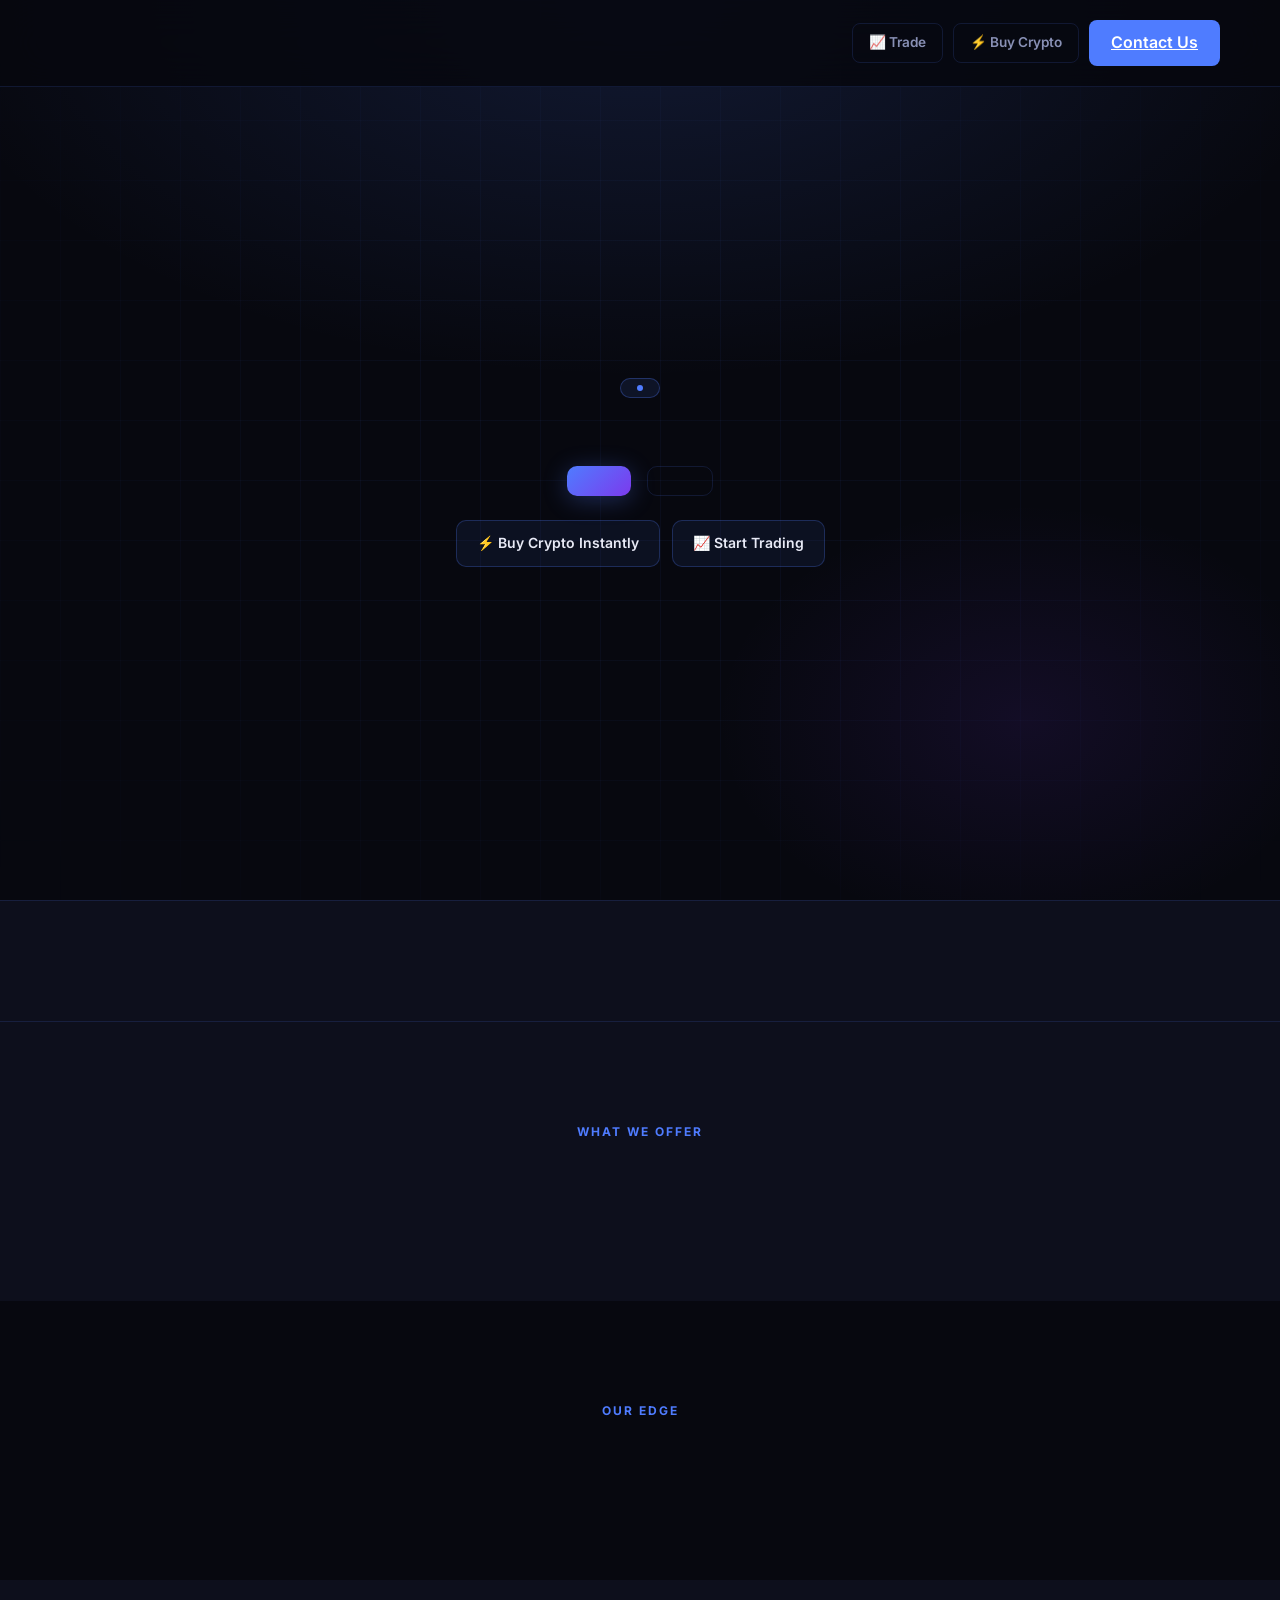
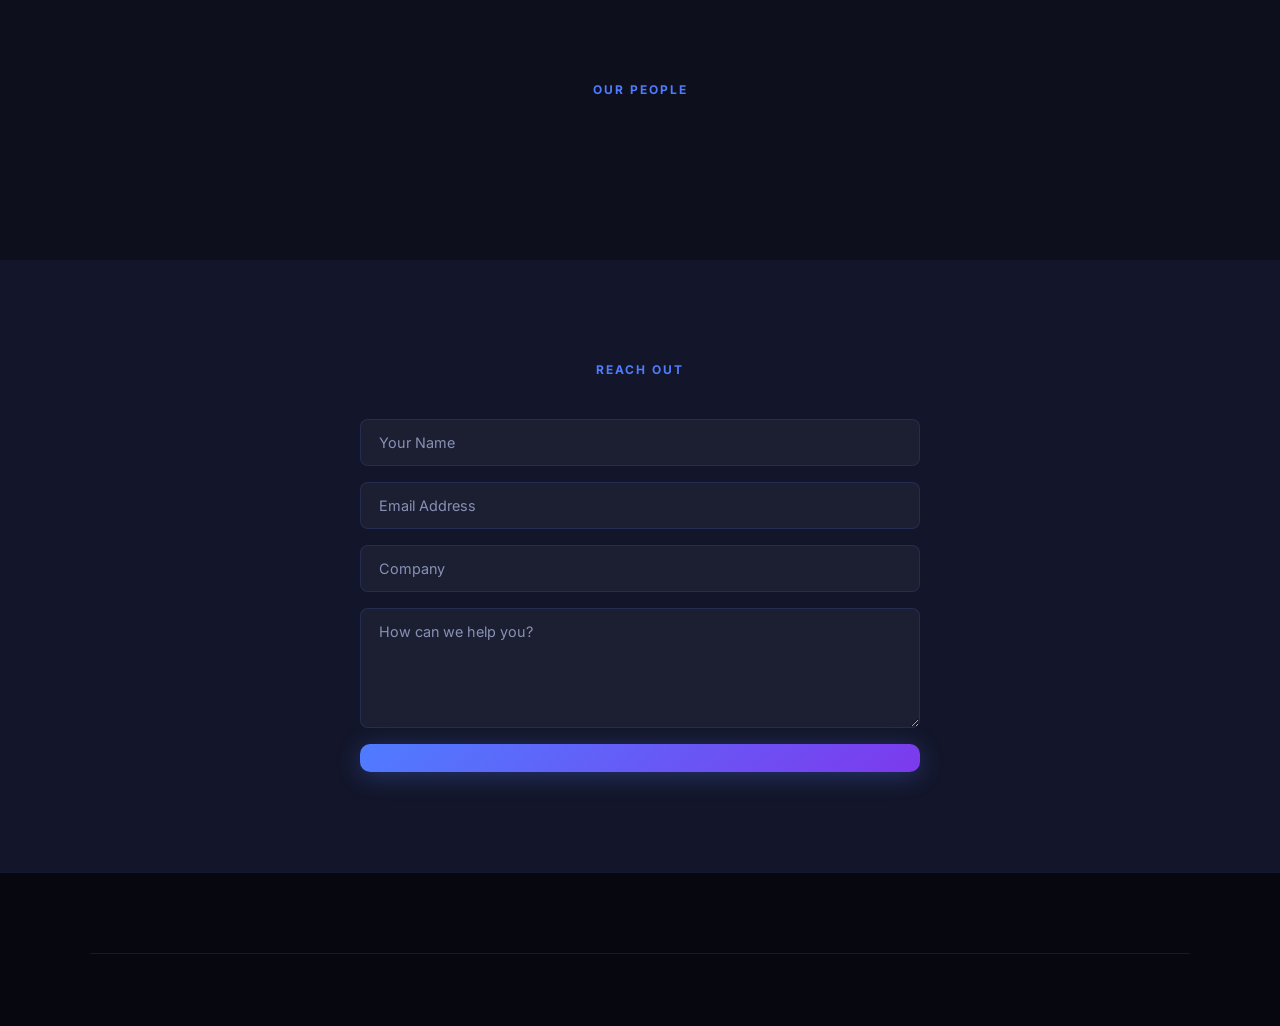
==== commit 6bf6c93e: "Fix navigation: consistent back buttons and nav actions across all pages" ====
--- a/index.html
+++ b/index.html
@@ -84,9 +84,11 @@
   <nav id="navbar">
     <a href="#" class="nav-logo" id="nav-logo"></a>
     <ul class="nav-links" id="nav-links"></ul>
-    <a href="trade/" style="margin-right:10px;color:var(--accent);font-weight:600;text-decoration:none;font-size:0.9rem;">Trade ↗</a>
-    <a href="onramp/" style="margin-right:10px;color:var(--accent);font-weight:600;text-decoration:none;font-size:0.9rem;" id="nav-onramp">Buy Crypto ↗</a>
-    <a href="#contact" class="nav-cta">Contact Us</a>
+    <div class="nav-actions">
+      <a href="trade/" class="nav-action-btn">📈 Trade</a>
+      <a href="onramp/" class="nav-action-btn">⚡ Buy Crypto</a>
+      <a href="#contact" class="nav-cta">Contact Us</a>
+    </div>
   </nav>
 
   <!-- HERO -->
@@ -101,11 +103,10 @@
         <a href="#contact" class="btn-primary" id="hero-cta1"></a>
         <a href="#services" class="btn-secondary" id="hero-cta2"></a>
       </div>
-      <a href="onramp/" style="display:inline-flex;align-items:center;gap:10px;margin-top:24px;background:rgba(79,124,255,0.08);border:1px solid rgba(79,124,255,0.3);border-radius:12px;padding:12px 20px;text-decoration:none;color:var(--text);transition:border-color 0.2s;">
-        <span style="font-size:1.2rem;">⚡</span>
-        <span><strong style="color:var(--accent)">Buy Crypto Instantly</strong> — ncrptx Onramp is live</span>
-        <span style="color:var(--accent)">→</span>
-      </a>
+      <div class="hero-product-links">
+        <a href="onramp/" class="hero-product-btn">⚡ Buy Crypto Instantly</a>
+        <a href="trade/" class="hero-product-btn">📈 Start Trading</a>
+      </div>
     </div>
   </section>
 
--- a/style.css
+++ b/style.css
@@ -84,6 +84,52 @@
 }
 
 .nav-cta:hover { opacity: 0.85; color: #fff !important; }
+
+.nav-actions { display: flex; align-items: center; gap: 10px; }
+
+.nav-action-btn {
+  color: var(--text-muted);
+  text-decoration: none;
+  font-size: 0.85rem;
+  font-weight: 600;
+  padding: 8px 16px;
+  border-radius: 8px;
+  border: 1px solid var(--border);
+  transition: all 0.2s;
+}
+.nav-action-btn:hover {
+  color: var(--accent);
+  border-color: var(--accent);
+  background: rgba(79,124,255,0.05);
+}
+
+/* Hero product links */
+.hero-product-links {
+  display: flex;
+  gap: 12px;
+  justify-content: center;
+  margin-top: 24px;
+  flex-wrap: wrap;
+}
+.hero-product-btn {
+  display: inline-flex;
+  align-items: center;
+  gap: 8px;
+  background: rgba(79,124,255,0.08);
+  border: 1px solid rgba(79,124,255,0.25);
+  border-radius: 10px;
+  padding: 11px 20px;
+  text-decoration: none;
+  color: var(--text);
+  font-size: 0.875rem;
+  font-weight: 600;
+  transition: all 0.2s;
+}
+.hero-product-btn:hover {
+  border-color: var(--accent);
+  background: rgba(79,124,255,0.12);
+  color: var(--accent);
+}
 
 /* ---- HERO ---- */
 #hero {
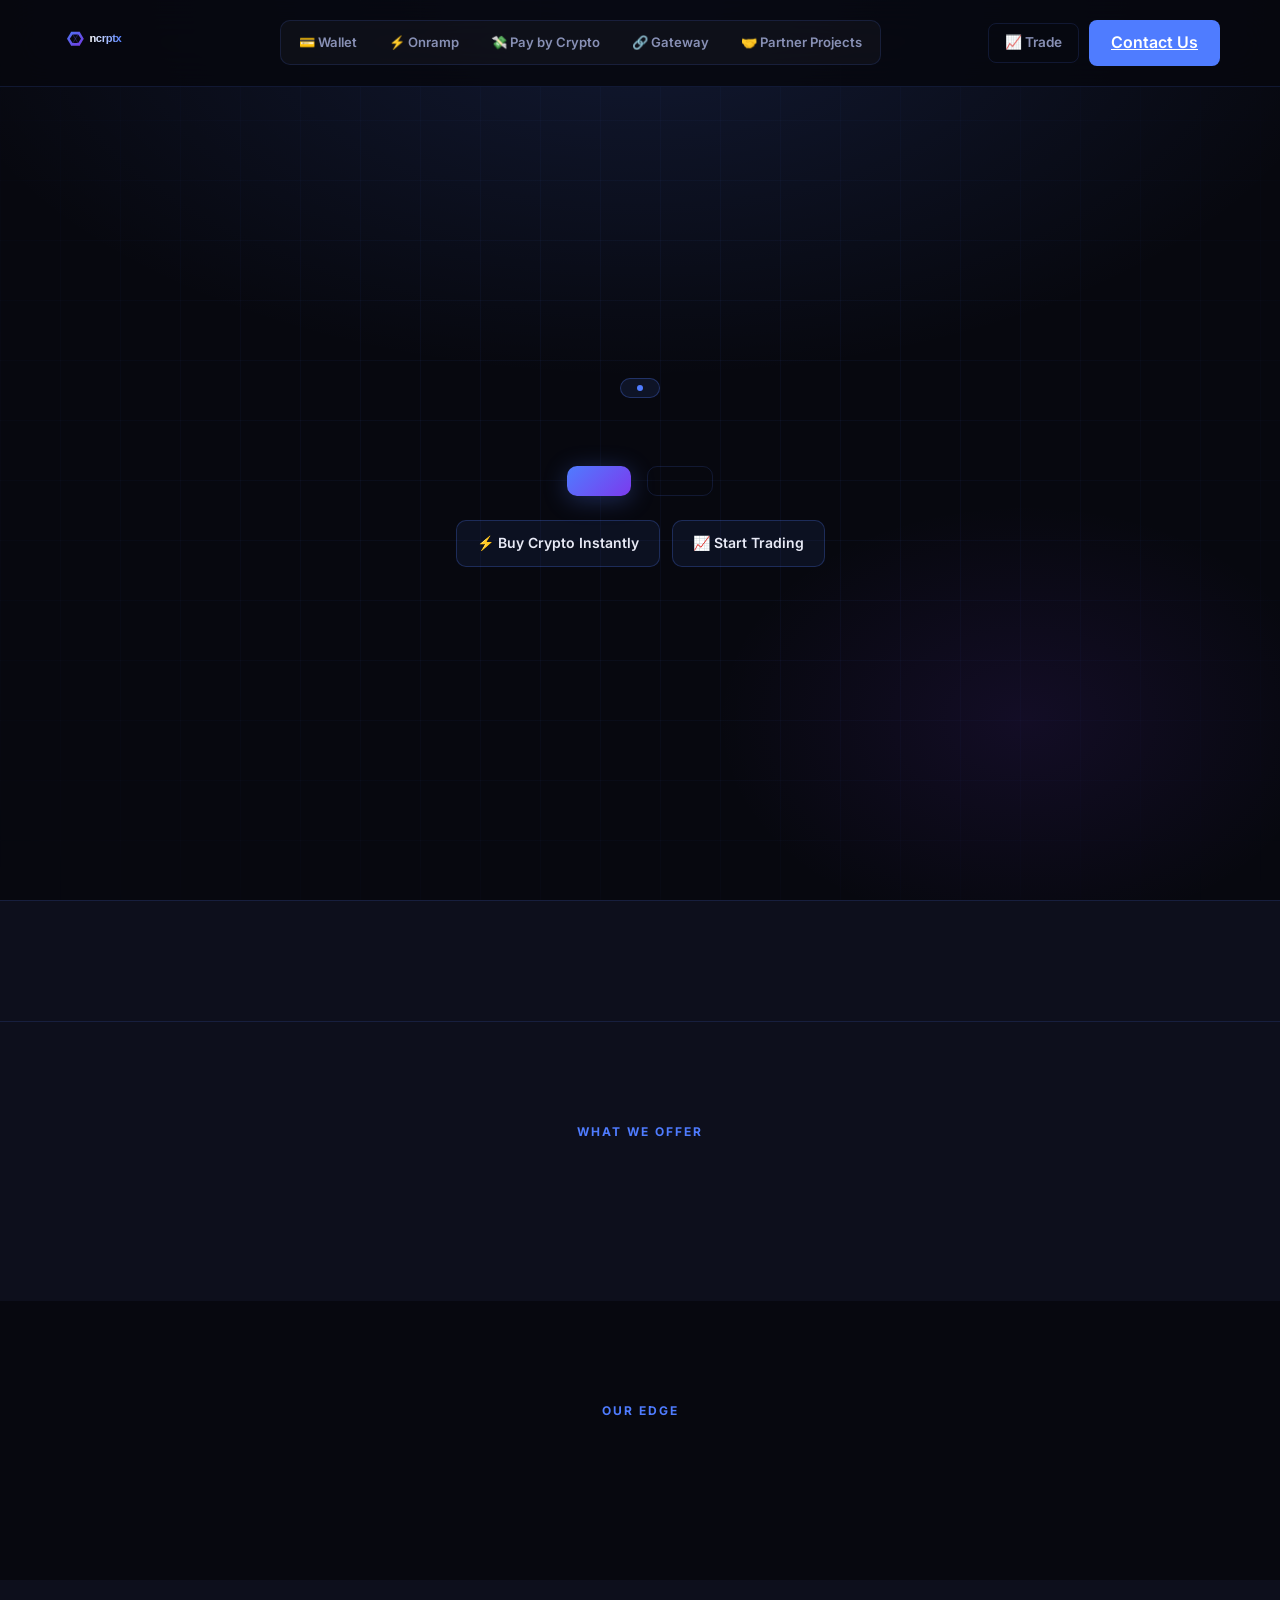
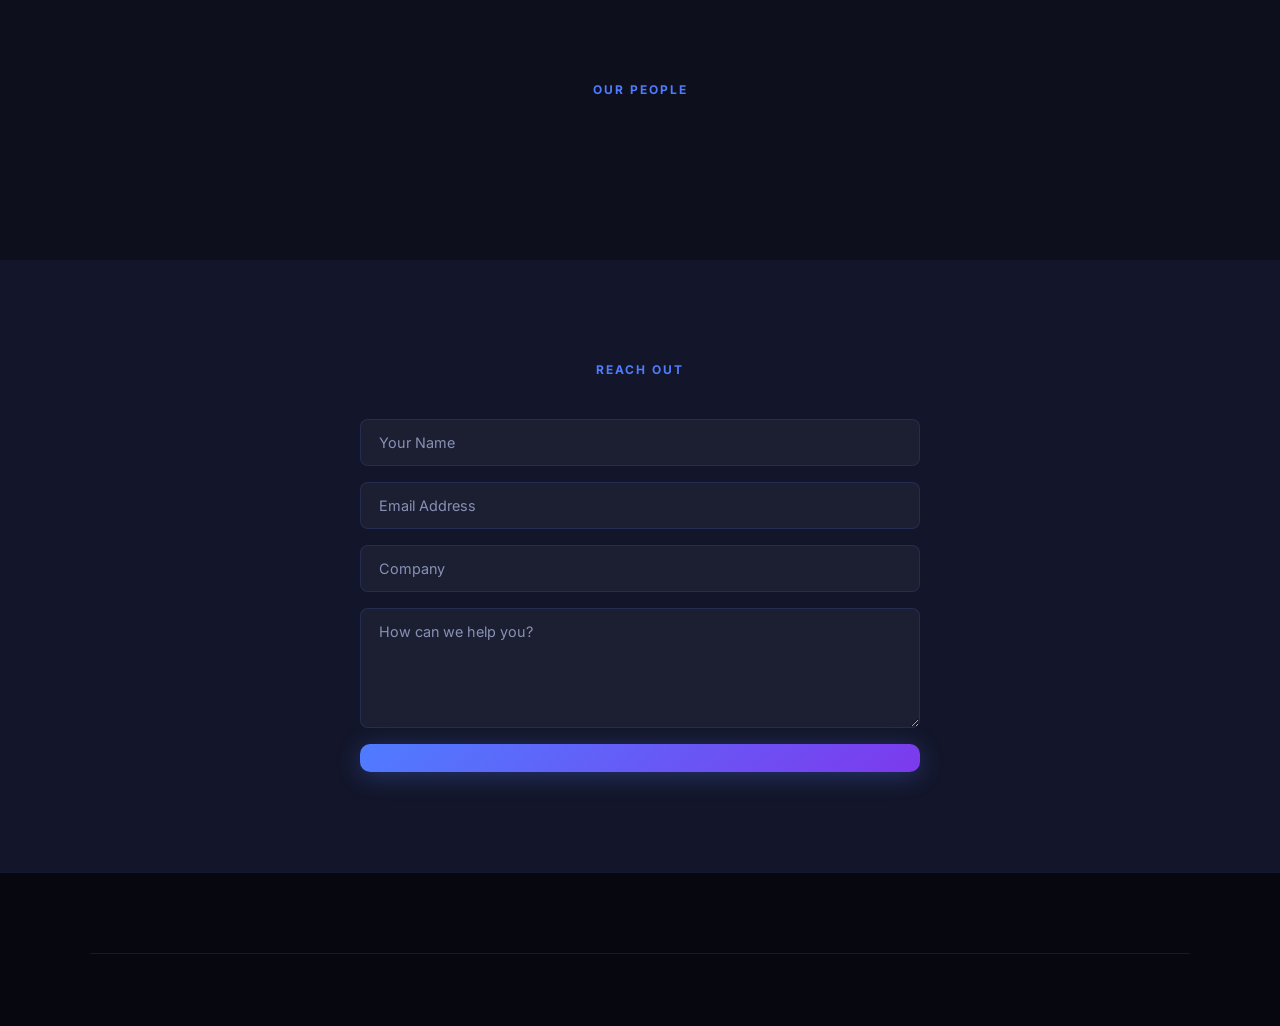
==== commit cdf827ba: "Add feature pages, shared nav, wallet KYC, logo, and documentation - assets/logo.svg: ncrptx SVG hex" ====
--- a/index.html
+++ b/index.html
@@ -82,11 +82,18 @@
 
   <!-- NAV -->
   <nav id="navbar">
-    <a href="#" class="nav-logo" id="nav-logo"></a>
-    <ul class="nav-links" id="nav-links"></ul>
+    <a href="/" class="nav-logo-img">
+      <img src="assets/logo.svg" alt="ncrptx" height="28" />
+    </a>
+    <ul class="nav-features">
+      <li><a href="wallet/" class="nav-feature-link">💳 Wallet</a></li>
+      <li><a href="onramp/" class="nav-feature-link">⚡ Onramp</a></li>
+      <li><a href="pay/" class="nav-feature-link">💸 Pay by Crypto</a></li>
+      <li><a href="gateway/" class="nav-feature-link">🔗 Gateway</a></li>
+      <li><a href="partners/" class="nav-feature-link">🤝 Partner Projects</a></li>
+    </ul>
     <div class="nav-actions">
       <a href="trade/" class="nav-action-btn">📈 Trade</a>
-      <a href="onramp/" class="nav-action-btn">⚡ Buy Crypto</a>
       <a href="#contact" class="nav-cta">Contact Us</a>
     </div>
   </nav>
--- a/style.css
+++ b/style.css
@@ -59,6 +59,37 @@
   -webkit-background-clip: text;
   -webkit-text-fill-color: transparent;
   text-decoration: none;
+}
+
+.nav-logo-img { display: flex; align-items: center; text-decoration: none; flex-shrink: 0; }
+.nav-logo-img img { height: 28px; width: auto; }
+
+.nav-features {
+  display: flex;
+  gap: 4px;
+  list-style: none;
+  background: rgba(255,255,255,0.03);
+  border: 1px solid var(--border);
+  border-radius: 10px;
+  padding: 4px;
+}
+
+.nav-feature-link {
+  color: var(--text-muted);
+  text-decoration: none;
+  font-size: 0.82rem;
+  font-weight: 600;
+  padding: 7px 14px;
+  border-radius: 7px;
+  transition: all 0.2s;
+  white-space: nowrap;
+  display: block;
+}
+
+.nav-feature-link:hover,
+.nav-feature-link.active {
+  background: rgba(79,124,255,0.12);
+  color: var(--accent);
 }
 
 .nav-links { display: flex; gap: 36px; list-style: none; }
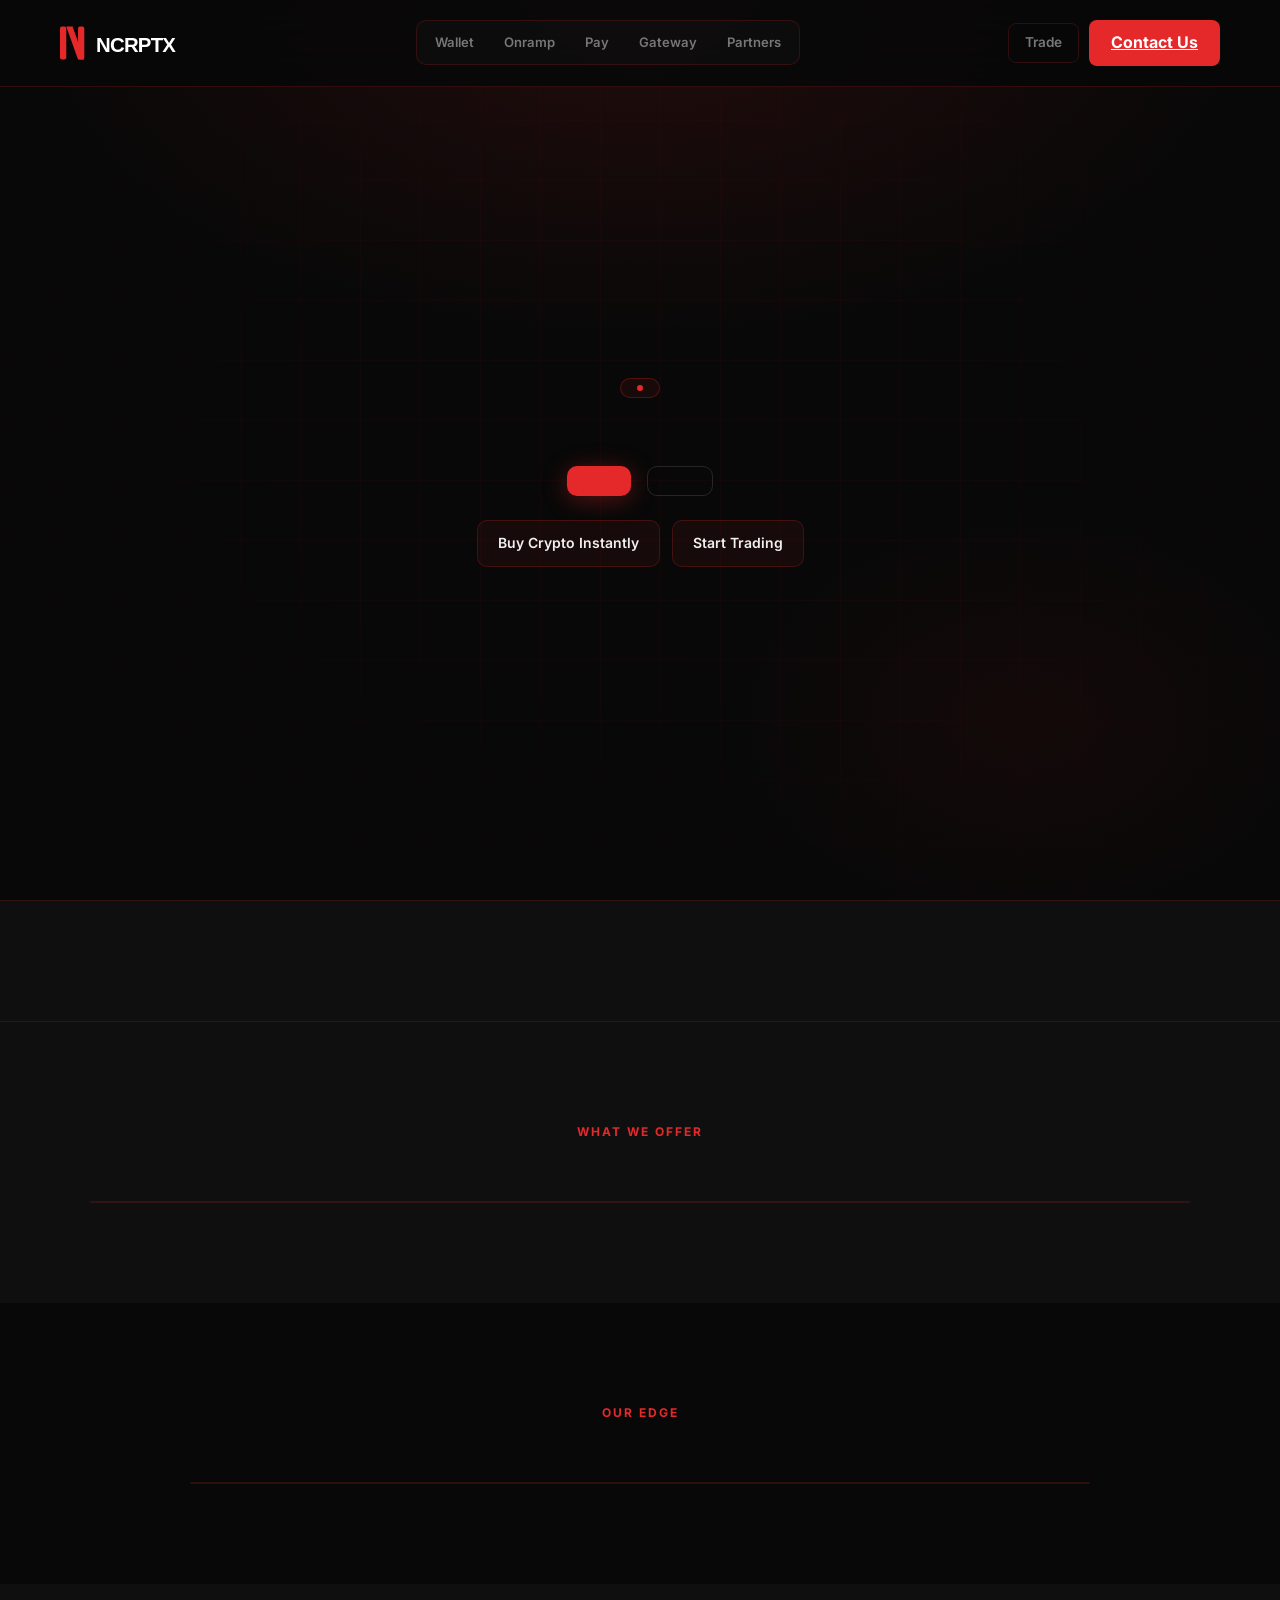
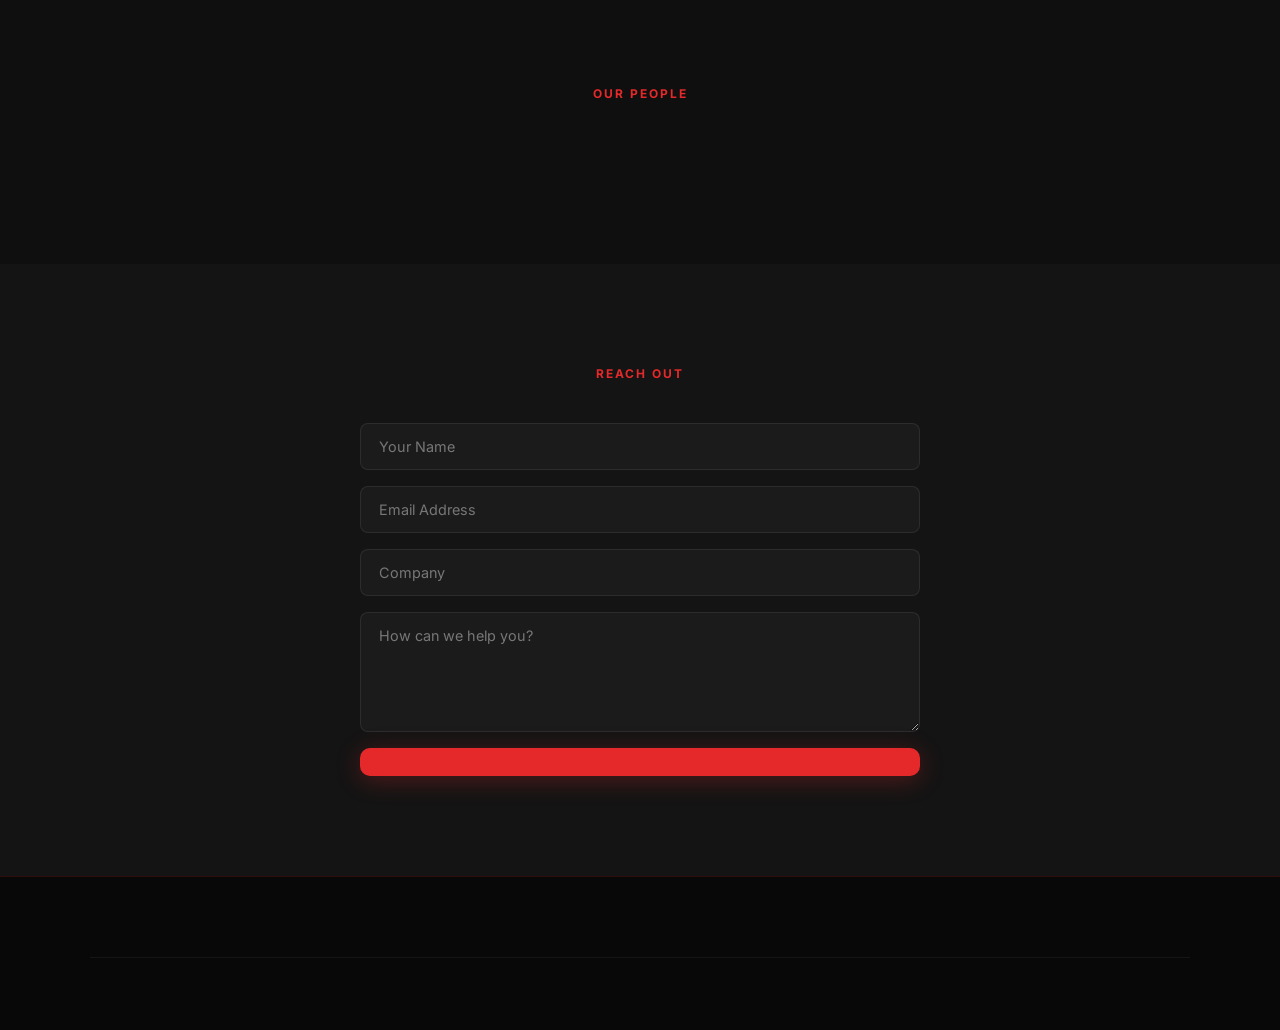
==== commit 3ff1e48e: "Redesign: red/black theme, new logo, remove all emojis - New logo: bold geometric N-mark in red + NC" ====
--- a/index.html
+++ b/index.html
@@ -86,14 +86,14 @@
       <img src="assets/logo.svg" alt="ncrptx" height="28" />
     </a>
     <ul class="nav-features">
-      <li><a href="wallet/" class="nav-feature-link">💳 Wallet</a></li>
-      <li><a href="onramp/" class="nav-feature-link">⚡ Onramp</a></li>
-      <li><a href="pay/" class="nav-feature-link">💸 Pay by Crypto</a></li>
-      <li><a href="gateway/" class="nav-feature-link">🔗 Gateway</a></li>
-      <li><a href="partners/" class="nav-feature-link">🤝 Partner Projects</a></li>
+      <li><a href="wallet/" class="nav-feature-link">Wallet</a></li>
+      <li><a href="onramp/" class="nav-feature-link">Onramp</a></li>
+      <li><a href="pay/" class="nav-feature-link">Pay</a></li>
+      <li><a href="gateway/" class="nav-feature-link">Gateway</a></li>
+      <li><a href="partners/" class="nav-feature-link">Partners</a></li>
     </ul>
     <div class="nav-actions">
-      <a href="trade/" class="nav-action-btn">📈 Trade</a>
+      <a href="trade/" class="nav-action-btn">Trade</a>
       <a href="#contact" class="nav-cta">Contact Us</a>
     </div>
   </nav>
@@ -111,8 +111,8 @@
         <a href="#services" class="btn-secondary" id="hero-cta2"></a>
       </div>
       <div class="hero-product-links">
-        <a href="onramp/" class="hero-product-btn">⚡ Buy Crypto Instantly</a>
-        <a href="trade/" class="hero-product-btn">📈 Start Trading</a>
+        <a href="onramp/" class="hero-product-btn">Buy Crypto Instantly</a>
+        <a href="trade/" class="hero-product-btn">Start Trading</a>
       </div>
     </div>
   </section>
--- a/style.css
+++ b/style.css
@@ -1,26 +1,23 @@
 /* ============================================================
-   ncrptx — MAIN STYLESHEET
+   ncrptx — MAIN STYLESHEET  |  Red/Black Theme
    ============================================================ */
 
 :root {
-  --bg: #07080f;
-  --bg2: #0d0f1c;
-  --bg3: #13162a;
-  --accent: #4f7cff;
-  --accent2: #7c3aed;
-  --gold: #c9a84c;
-  --text: #e8eaf6;
-  --text-muted: #8890b5;
-  --border: rgba(79, 124, 255, 0.15);
-  --card-bg: rgba(255,255,255,0.03);
-  --radius: 12px;
+  --bg:  #080808;
+  --bg2: #0f0f0f;
+  --bg3: #141414;
+  --accent:  #e5292a;
+  --accent2: #b91c1c;
+  --text:    #f0f0f0;
+  --text-muted: #777777;
+  --border:  rgba(229, 41, 42, 0.18);
+  --card-bg: rgba(255,255,255,0.02);
+  --radius:  12px;
   --font: 'Inter', -apple-system, BlinkMacSystemFont, sans-serif;
 }
 
 * { margin: 0; padding: 0; box-sizing: border-box; }
-
 html { scroll-behavior: smooth; }
-
 body {
   background: var(--bg);
   color: var(--text);
@@ -30,9 +27,9 @@
 }
 
 /* ---- SCROLLBAR ---- */
-::-webkit-scrollbar { width: 6px; }
+::-webkit-scrollbar { width: 4px; }
 ::-webkit-scrollbar-track { background: var(--bg); }
-::-webkit-scrollbar-thumb { background: var(--accent); border-radius: 3px; }
+::-webkit-scrollbar-thumb { background: var(--accent); border-radius: 2px; }
 
 /* ---- NAV ---- */
 nav {
@@ -43,8 +40,8 @@
   display: flex;
   align-items: center;
   justify-content: space-between;
-  background: rgba(7,8,15,0.85);
-  backdrop-filter: blur(20px);
+  background: rgba(8,8,8,0.90);
+  backdrop-filter: blur(24px);
   border-bottom: 1px solid var(--border);
   transition: padding 0.3s;
 }
@@ -55,20 +52,18 @@
   font-size: 1.5rem;
   font-weight: 800;
   letter-spacing: -0.5px;
-  background: linear-gradient(135deg, #fff 0%, var(--accent) 100%);
-  -webkit-background-clip: text;
-  -webkit-text-fill-color: transparent;
+  color: #fff;
   text-decoration: none;
 }
 
 .nav-logo-img { display: flex; align-items: center; text-decoration: none; flex-shrink: 0; }
-.nav-logo-img img { height: 28px; width: auto; }
+.nav-logo-img img { height: 36px; width: auto; }
 
 .nav-features {
   display: flex;
-  gap: 4px;
+  gap: 2px;
   list-style: none;
-  background: rgba(255,255,255,0.03);
+  background: rgba(255,255,255,0.02);
   border: 1px solid var(--border);
   border-radius: 10px;
   padding: 4px;
@@ -88,7 +83,7 @@
 
 .nav-feature-link:hover,
 .nav-feature-link.active {
-  background: rgba(79,124,255,0.12);
+  background: rgba(229,41,42,0.1);
   color: var(--accent);
 }
 
@@ -110,11 +105,11 @@
   color: #fff !important;
   padding: 10px 22px;
   border-radius: 8px;
-  font-weight: 600 !important;
+  font-weight: 700 !important;
   transition: opacity 0.2s !important;
 }
 
-.nav-cta:hover { opacity: 0.85; color: #fff !important; }
+.nav-cta:hover { opacity: 0.85; }
 
 .nav-actions { display: flex; align-items: center; gap: 10px; }
 
@@ -131,7 +126,7 @@
 .nav-action-btn:hover {
   color: var(--accent);
   border-color: var(--accent);
-  background: rgba(79,124,255,0.05);
+  background: rgba(229,41,42,0.05);
 }
 
 /* Hero product links */
@@ -146,8 +141,8 @@
   display: inline-flex;
   align-items: center;
   gap: 8px;
-  background: rgba(79,124,255,0.08);
-  border: 1px solid rgba(79,124,255,0.25);
+  background: rgba(229,41,42,0.07);
+  border: 1px solid rgba(229,41,42,0.22);
   border-radius: 10px;
   padding: 11px 20px;
   text-decoration: none;
@@ -158,7 +153,7 @@
 }
 .hero-product-btn:hover {
   border-color: var(--accent);
-  background: rgba(79,124,255,0.12);
+  background: rgba(229,41,42,0.12);
   color: var(--accent);
 }
 
@@ -178,16 +173,16 @@
   position: absolute;
   inset: 0;
   background:
-    radial-gradient(ellipse 80% 60% at 50% 0%, rgba(79,124,255,0.15) 0%, transparent 70%),
-    radial-gradient(ellipse 40% 40% at 80% 80%, rgba(124,58,237,0.1) 0%, transparent 60%);
+    radial-gradient(ellipse 70% 55% at 50% 0%, rgba(229,41,42,0.12) 0%, transparent 70%),
+    radial-gradient(ellipse 40% 40% at 80% 80%, rgba(185,28,28,0.07) 0%, transparent 60%);
 }
 
 .hero-grid {
   position: absolute;
   inset: 0;
   background-image:
-    linear-gradient(rgba(79,124,255,0.05) 1px, transparent 1px),
-    linear-gradient(90deg, rgba(79,124,255,0.05) 1px, transparent 1px);
+    linear-gradient(rgba(229,41,42,0.04) 1px, transparent 1px),
+    linear-gradient(90deg, rgba(229,41,42,0.04) 1px, transparent 1px);
   background-size: 60px 60px;
   mask-image: radial-gradient(ellipse 70% 70% at 50% 50%, black 30%, transparent 100%);
 }
@@ -198,8 +193,8 @@
   display: inline-flex;
   align-items: center;
   gap: 8px;
-  background: rgba(79,124,255,0.1);
-  border: 1px solid rgba(79,124,255,0.3);
+  background: rgba(229,41,42,0.08);
+  border: 1px solid rgba(229,41,42,0.28);
   border-radius: 100px;
   padding: 6px 16px;
   font-size: 0.8rem;
@@ -220,7 +215,7 @@
 
 @keyframes pulse {
   0%, 100% { opacity: 1; transform: scale(1); }
-  50% { opacity: 0.5; transform: scale(1.3); }
+  50% { opacity: 0.4; transform: scale(1.3); }
 }
 
 .hero-title {
@@ -229,9 +224,7 @@
   line-height: 1.1;
   letter-spacing: -2px;
   margin-bottom: 24px;
-  background: linear-gradient(180deg, #ffffff 0%, rgba(255,255,255,0.7) 100%);
-  -webkit-background-clip: text;
-  -webkit-text-fill-color: transparent;
+  color: #ffffff;
 }
 
 .hero-title span {
@@ -251,20 +244,21 @@
 .hero-buttons { display: flex; gap: 16px; justify-content: center; flex-wrap: wrap; }
 
 .btn-primary {
-  background: linear-gradient(135deg, var(--accent), var(--accent2));
+  background: var(--accent);
   color: #fff;
   padding: 14px 32px;
   border-radius: 10px;
-  font-weight: 600;
+  font-weight: 700;
   font-size: 0.95rem;
   text-decoration: none;
-  transition: transform 0.2s, box-shadow 0.2s;
-  box-shadow: 0 4px 24px rgba(79,124,255,0.3);
+  transition: transform 0.2s, box-shadow 0.2s, opacity 0.2s;
+  box-shadow: 0 4px 24px rgba(229,41,42,0.35);
 }
 
 .btn-primary:hover {
   transform: translateY(-2px);
-  box-shadow: 0 8px 32px rgba(79,124,255,0.4);
+  box-shadow: 0 8px 32px rgba(229,41,42,0.45);
+  opacity: 0.92;
 }
 
 .btn-secondary {
@@ -275,13 +269,13 @@
   font-weight: 600;
   font-size: 0.95rem;
   text-decoration: none;
-  border: 1px solid var(--border);
+  border: 1px solid rgba(255,255,255,0.12);
   transition: border-color 0.2s, background 0.2s;
 }
 
 .btn-secondary:hover {
-  border-color: var(--accent);
-  background: rgba(79,124,255,0.05);
+  border-color: rgba(255,255,255,0.3);
+  background: rgba(255,255,255,0.04);
 }
 
 /* ---- STATS ---- */
@@ -304,9 +298,7 @@
 .stat-value {
   font-size: 2.5rem;
   font-weight: 800;
-  background: linear-gradient(135deg, #fff, var(--accent));
-  -webkit-background-clip: text;
-  -webkit-text-fill-color: transparent;
+  color: #ffffff;
   letter-spacing: -1px;
 }
 
@@ -356,38 +348,39 @@
 .services-grid {
   display: grid;
   grid-template-columns: repeat(3, 1fr);
-  gap: 24px;
+  gap: 1px;
   max-width: 1100px;
   margin: 0 auto;
-}
-
-.service-card {
-  background: var(--card-bg);
   border: 1px solid var(--border);
   border-radius: var(--radius);
+  overflow: hidden;
+}
+
+.service-card {
+  background: var(--bg2);
   padding: 36px 32px;
-  transition: border-color 0.3s, transform 0.3s, box-shadow 0.3s;
-}
-
-.service-card:hover {
-  border-color: rgba(79,124,255,0.4);
-  transform: translateY(-4px);
-  box-shadow: 0 20px 40px rgba(0,0,0,0.3);
-}
-
-.service-icon {
-  font-size: 2rem;
+  transition: background 0.2s;
+  border-right: 1px solid var(--border);
+  border-bottom: 1px solid var(--border);
+}
+
+.service-card:hover { background: var(--bg3); }
+
+.service-accent {
+  width: 28px; height: 3px;
+  background: var(--accent);
+  border-radius: 2px;
   margin-bottom: 20px;
-  display: block;
 }
 
 .service-title {
-  font-size: 1.15rem;
+  font-size: 1.05rem;
   font-weight: 700;
   margin-bottom: 12px;
-}
-
-.service-desc { color: var(--text-muted); font-size: 0.9rem; line-height: 1.7; }
+  color: #fff;
+}
+
+.service-desc { color: var(--text-muted); font-size: 0.875rem; line-height: 1.7; }
 
 /* ---- WHY ---- */
 #why { background: var(--bg); }
@@ -395,30 +388,34 @@
 .why-grid {
   display: grid;
   grid-template-columns: repeat(2, 1fr);
-  gap: 32px;
+  gap: 1px;
   max-width: 900px;
   margin: 0 auto;
-}
-
-.why-item {
-  display: flex;
-  gap: 20px;
-  padding: 32px;
-  background: var(--card-bg);
   border: 1px solid var(--border);
   border-radius: var(--radius);
-  transition: border-color 0.3s;
-}
-
-.why-item:hover { border-color: rgba(79,124,255,0.4); }
-
-.why-icon {
-  font-size: 1.8rem;
+  overflow: hidden;
+}
+
+.why-item {
+  display: flex;
+  gap: 20px;
+  padding: 36px 32px;
+  background: var(--bg);
+  transition: background 0.2s;
+}
+
+.why-item:hover { background: var(--bg2); }
+
+.why-accent {
+  width: 3px; height: 100%;
+  min-height: 28px;
+  background: var(--accent);
+  border-radius: 2px;
   flex-shrink: 0;
   margin-top: 2px;
 }
 
-.why-title { font-size: 1rem; font-weight: 700; margin-bottom: 8px; }
+.why-title { font-size: 1rem; font-weight: 700; margin-bottom: 8px; color: #fff; }
 .why-desc { color: var(--text-muted); font-size: 0.875rem; line-height: 1.7; }
 
 /* ---- TEAM ---- */
@@ -435,19 +432,16 @@
 .team-card {
   max-width: 280px;
   width: 100%;
-}
-
-.team-card {
-  background: var(--card-bg);
+  background: var(--bg);
   border: 1px solid var(--border);
   border-radius: var(--radius);
   padding: 32px 24px;
   text-align: center;
-  transition: border-color 0.3s, transform 0.3s;
+  transition: border-color 0.2s, transform 0.2s;
 }
 
 .team-card:hover {
-  border-color: rgba(79,124,255,0.4);
+  border-color: rgba(229,41,42,0.4);
   transform: translateY(-4px);
 }
 
@@ -460,7 +454,7 @@
   display: block;
 }
 
-.team-name { font-size: 1rem; font-weight: 700; margin-bottom: 4px; }
+.team-name { font-size: 1rem; font-weight: 700; margin-bottom: 4px; color: #fff; }
 .team-role { font-size: 0.8rem; color: var(--accent); font-weight: 600; margin-bottom: 12px; }
 .team-bio { font-size: 0.82rem; color: var(--text-muted); line-height: 1.6; }
 
@@ -485,8 +479,8 @@
 
 .contact-form input,
 .contact-form textarea {
-  background: rgba(255,255,255,0.04);
-  border: 1px solid var(--border);
+  background: rgba(255,255,255,0.03);
+  border: 1px solid rgba(255,255,255,0.08);
   border-radius: 8px;
   padding: 14px 18px;
   color: var(--text);
@@ -507,21 +501,21 @@
 .contact-form textarea { resize: vertical; min-height: 120px; }
 
 .contact-form button {
-  background: linear-gradient(135deg, var(--accent), var(--accent2));
+  background: var(--accent);
   color: #fff;
   border: none;
   padding: 14px 32px;
   border-radius: 10px;
-  font-weight: 600;
+  font-weight: 700;
   font-size: 0.95rem;
   cursor: pointer;
-  transition: transform 0.2s, box-shadow 0.2s;
-  box-shadow: 0 4px 24px rgba(79,124,255,0.3);
+  transition: transform 0.2s, box-shadow 0.2s, opacity 0.2s;
+  box-shadow: 0 4px 24px rgba(229,41,42,0.3);
 }
 
 .contact-form button:hover {
   transform: translateY(-2px);
-  box-shadow: 0 8px 32px rgba(79,124,255,0.4);
+  box-shadow: 0 8px 32px rgba(229,41,42,0.4);
 }
 
 /* ---- FOOTER ---- */
@@ -562,7 +556,7 @@
 .footer-links a:hover { color: var(--text); }
 
 .footer-bottom {
-  border-top: 1px solid var(--border);
+  border-top: 1px solid rgba(255,255,255,0.05);
   padding-top: 24px;
   display: flex;
   justify-content: space-between;
@@ -594,13 +588,13 @@
   .stats-grid { grid-template-columns: repeat(2, 1fr); }
   .services-grid { grid-template-columns: 1fr; }
   .why-grid { grid-template-columns: 1fr; }
-  .team-grid { grid-template-columns: repeat(2, 1fr); }
   footer { padding: 40px 24px; }
   .footer-top { flex-direction: column; align-items: flex-start; }
 }
 
 @media (max-width: 480px) {
   .stats-grid { grid-template-columns: 1fr 1fr; }
-  .team-grid { grid-template-columns: 1fr; }
+  .team-grid { flex-direction: column; align-items: center; }
   .hero-buttons { flex-direction: column; align-items: center; }
-}
+  .nav-features { display: none; }
+}
